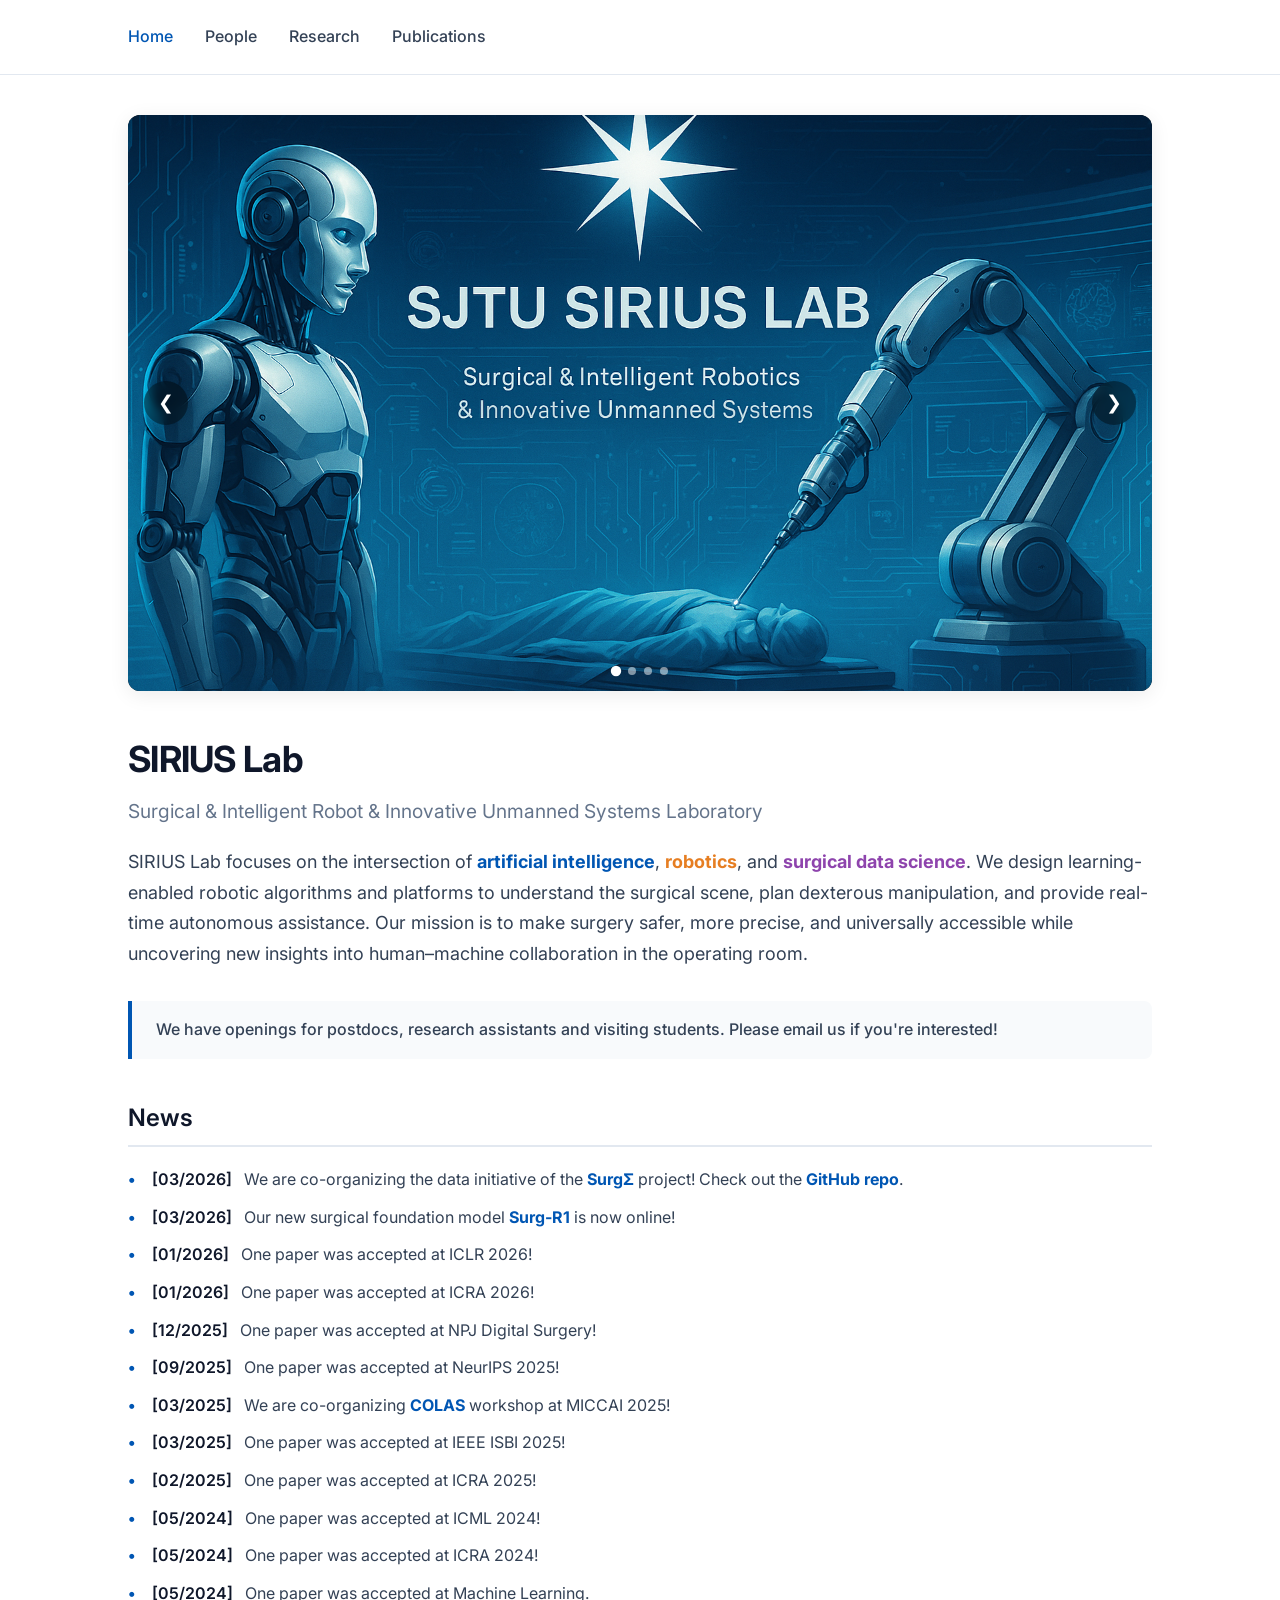
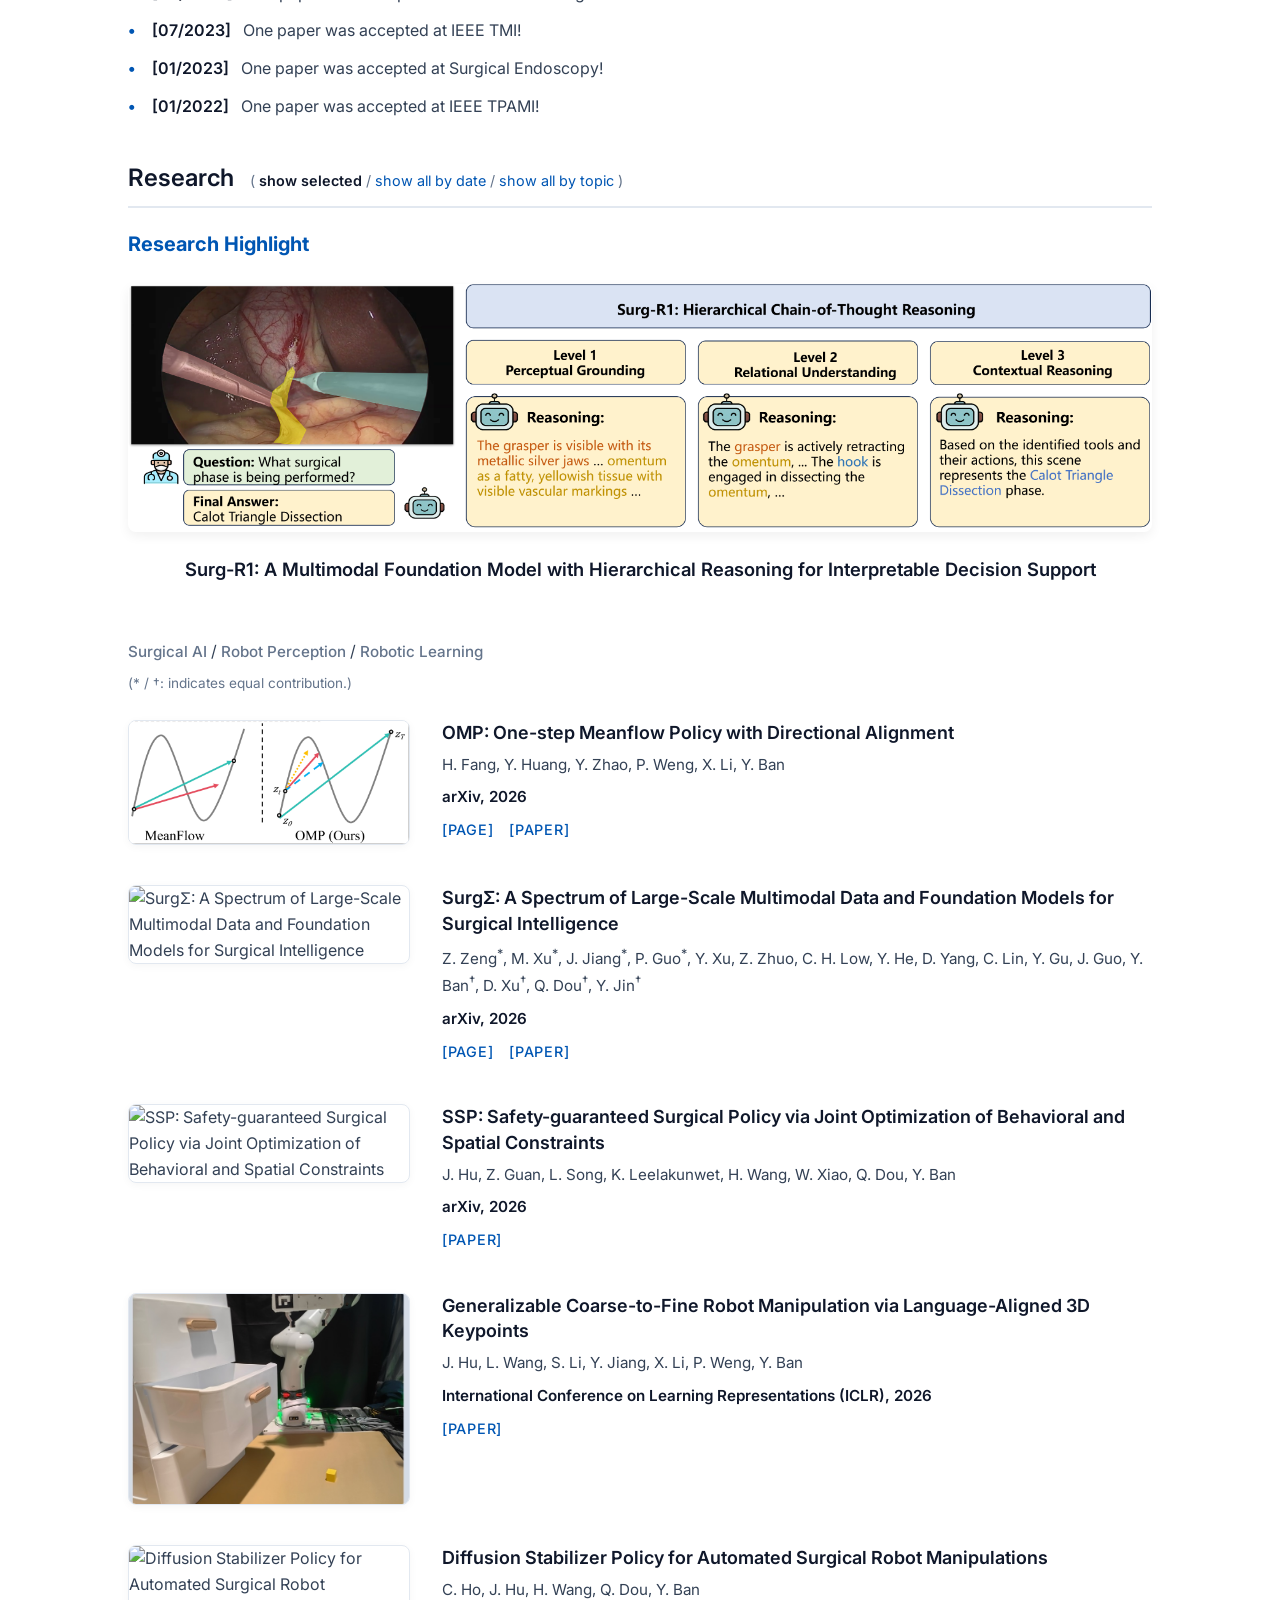
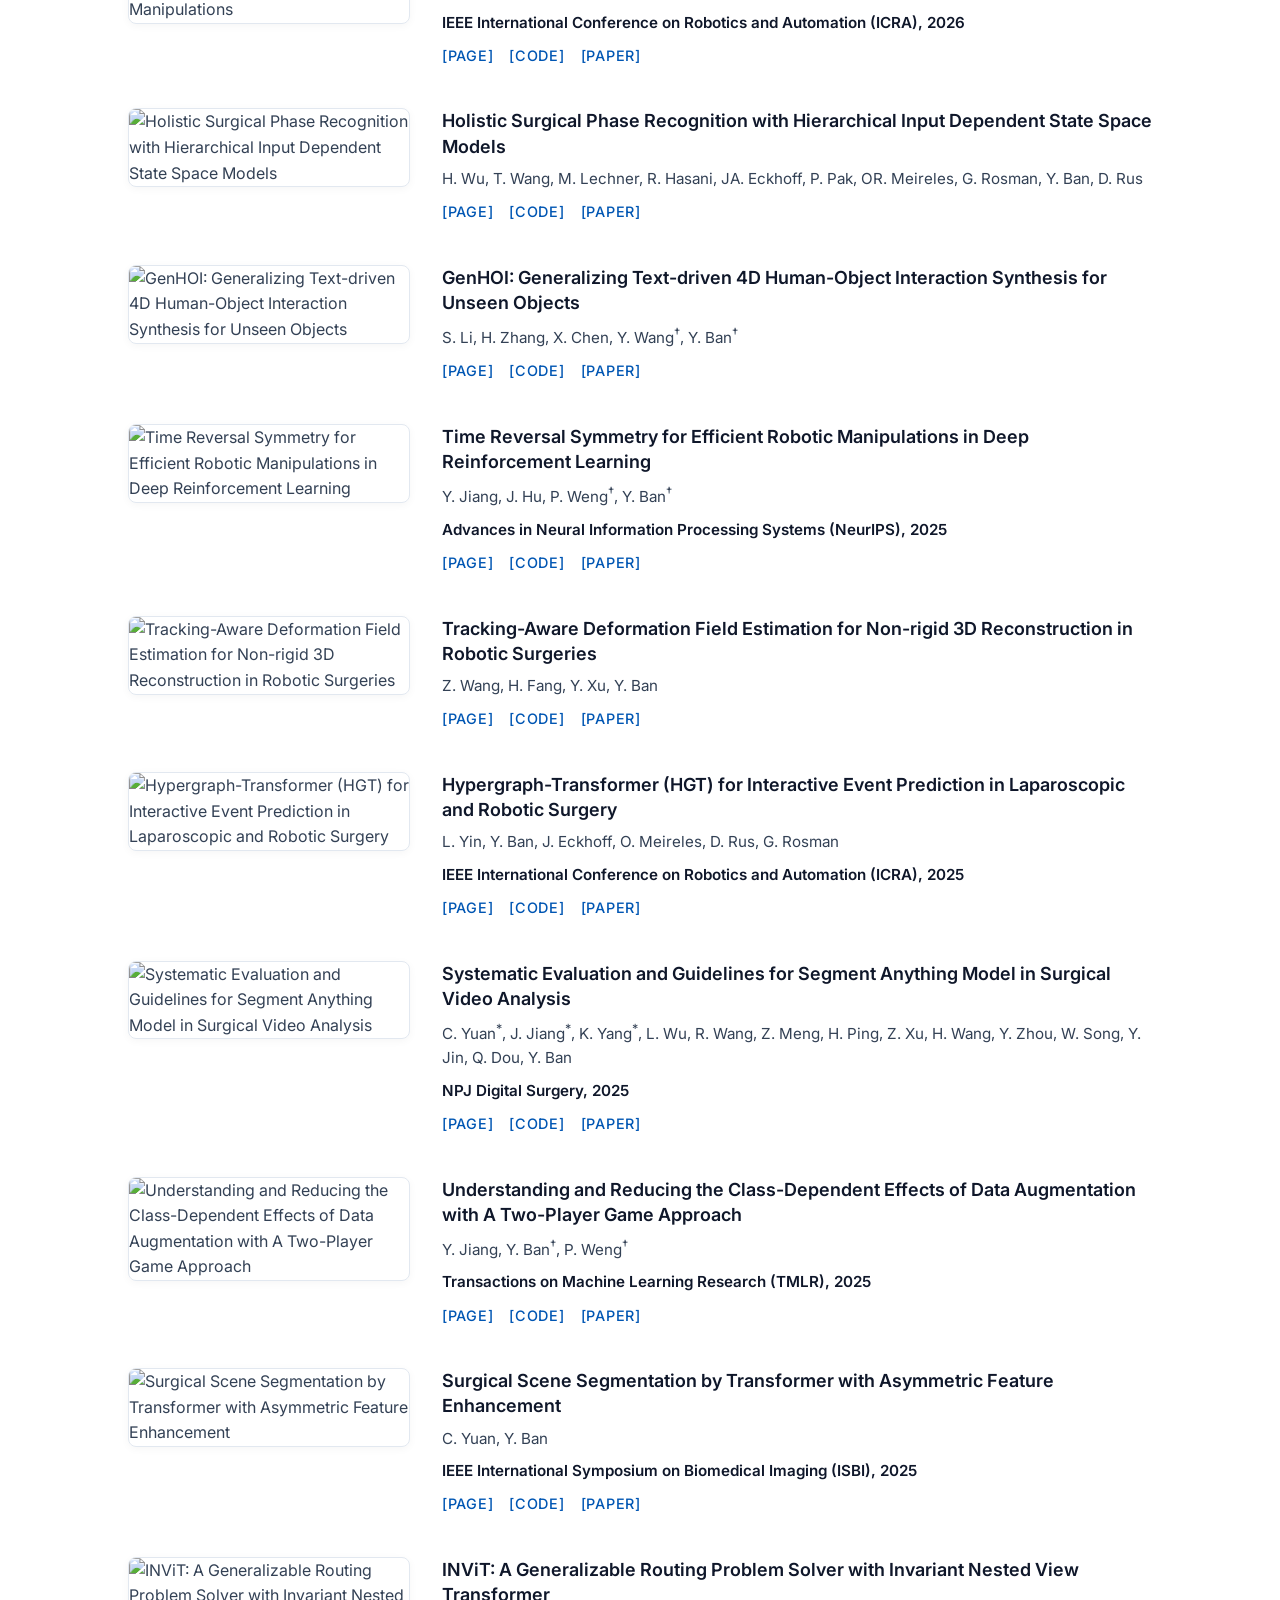
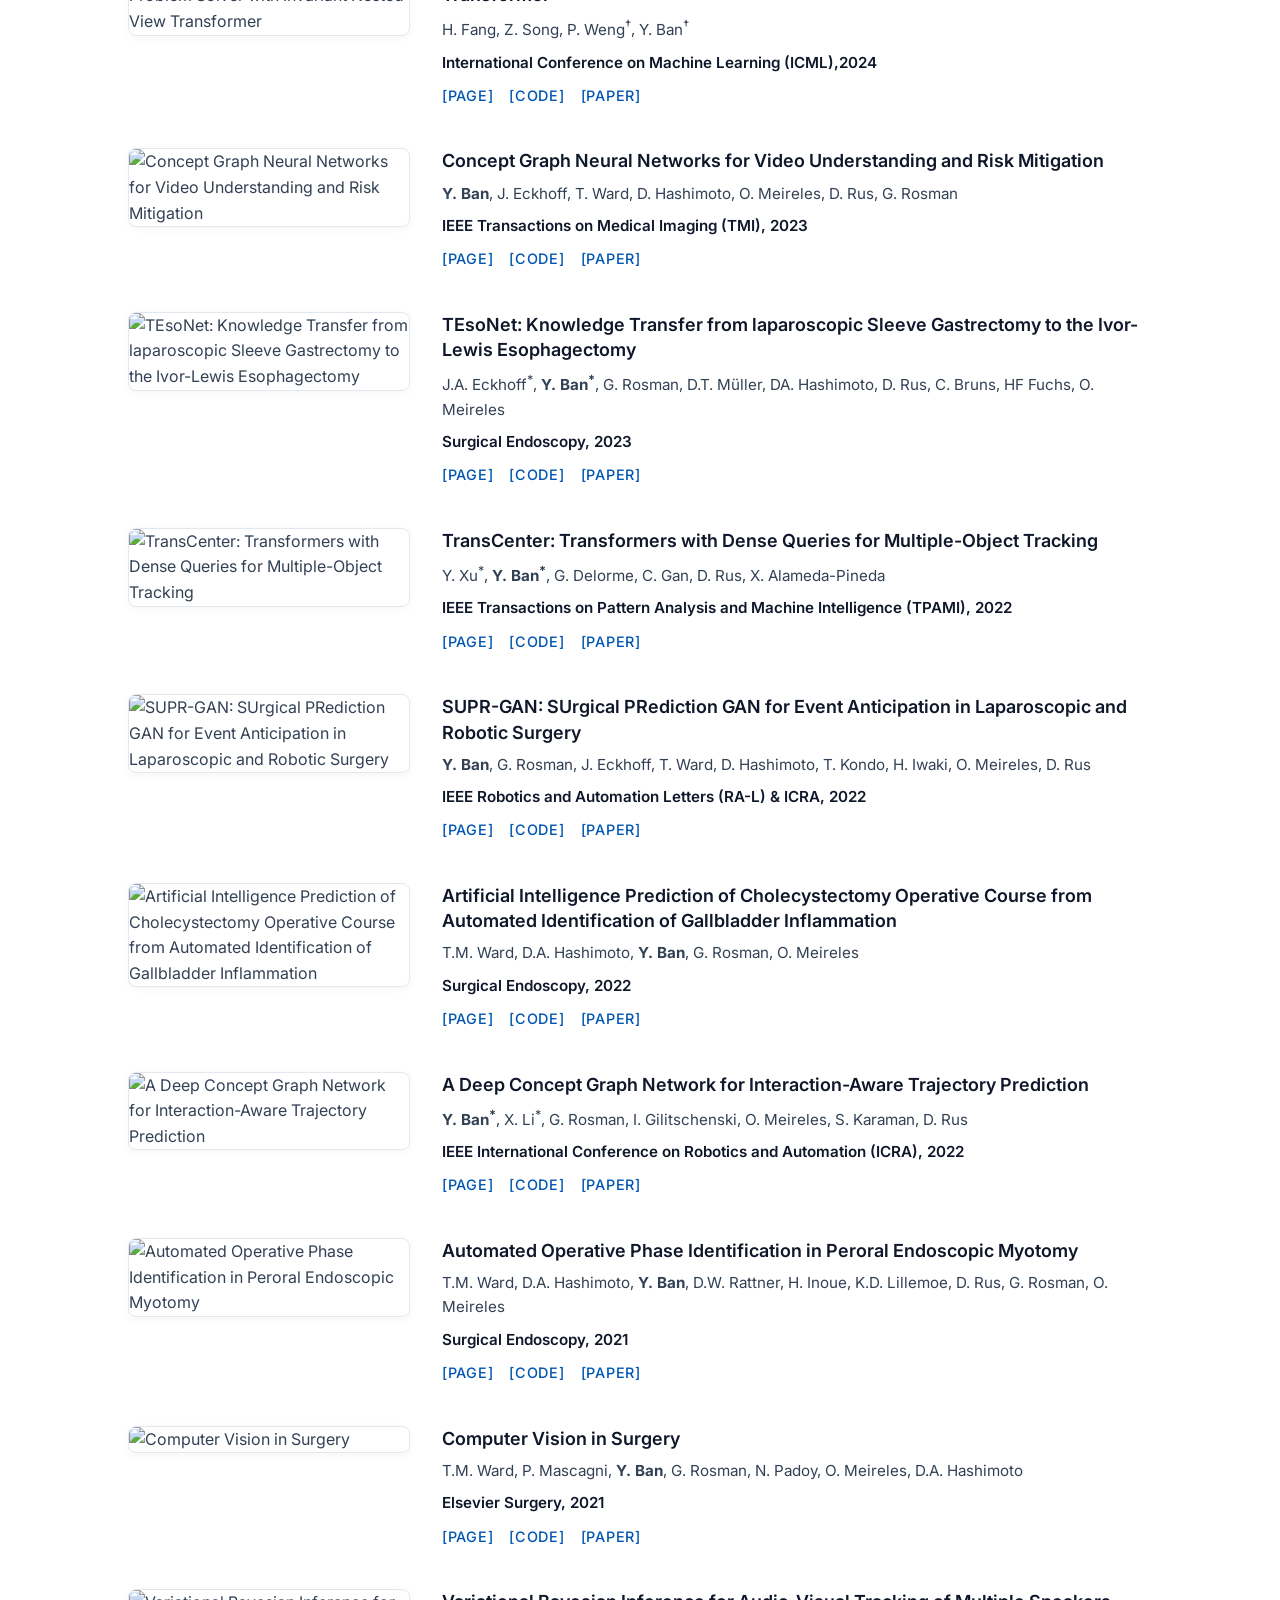
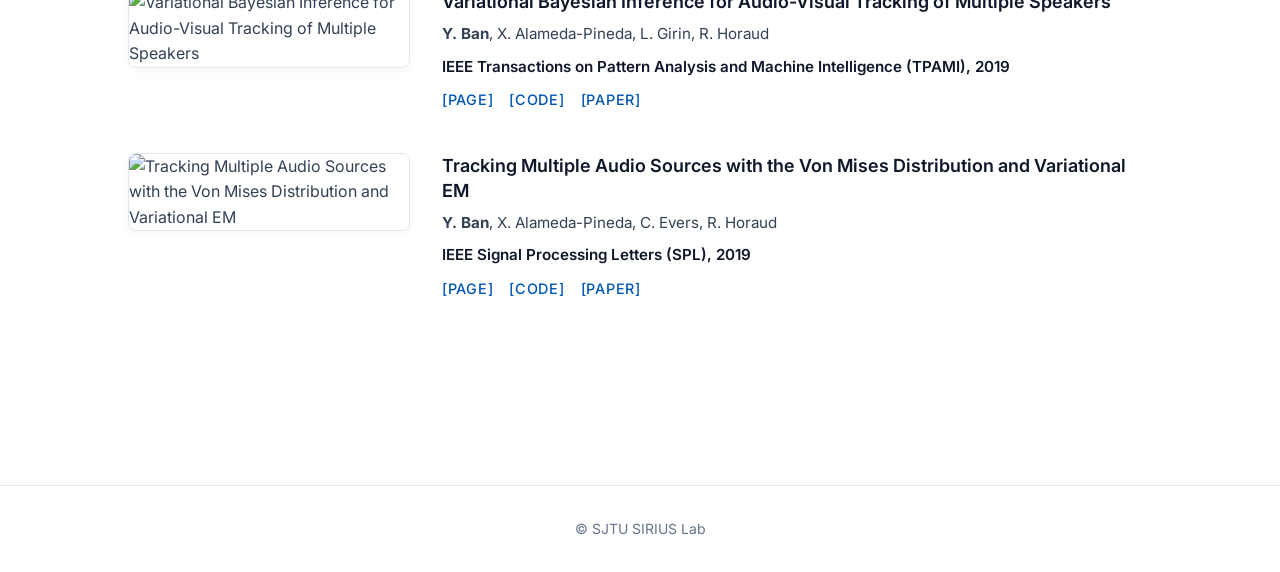
==== index.html @ 35ee11bc "Update website styling, people, and recent publications - Refactored styling to use a centralized `s" ====
<!doctype html>
<html lang="en">

<head>
  <meta charset="UTF-8" />
  <title>SIRIUS Lab website</title>
  <meta name="viewport" content="width=device-width, initial-scale=1.0" />
  <link rel="icon" type="image/png" href="images/lab_logo.png" />
  <link rel="stylesheet" href="styles.css" />
</head>

<body>
  <nav>
    <div class="nav-container">
      <a href="index.html" class="active">Home</a>
      <a href="people.html">People</a>
      <a href="index.html#research">Research</a>
      <a href="publications.html">Publications</a>
    </div>
  </nav>
  <div class="container" id="home">
    <div class="photo-player">
      <img id="carousel-img" src="images/photo_gallery/lab_photo.png" alt="Lab Photo" />
      <button class="carousel-btn prev" onclick="prevPhoto()" aria-label="Previous photo">&#10094;</button>
      <button class="carousel-btn next" onclick="nextPhoto(true)" aria-label="Next photo">&#10095;</button>
      <div class="carousel-dots" id="carousel-dots"></div>
    </div>
    <h1>SIRIUS Lab</h1>
    <h2 style="margin-top: 0; border: none; font-size: 1.2rem; color: var(--text-muted); font-weight: 400; padding-bottom: 0;">Surgical & Intelligent Robot & Innovative Unmanned Systems Laboratory</h2>
    <div class="lab-desc">
      SIRIUS Lab focuses on the intersection of <b style="color:var(--primary-color);">artificial intelligence</b>, <b
        style="color:#e67e22;">robotics</b>, and <b style="color:#8e44ad;">surgical data science</b>. We design
      learning-enabled robotic algorithms and platforms to understand the surgical scene, plan dexterous manipulation,
      and provide real-time autonomous assistance. Our mission is to make surgery safer, more precise, and universally
      accessible while uncovering new insights into human–machine collaboration in the operating room.
    </div>
    <div class="hiring">
      We have openings for postdocs, research assistants and visiting students. Please email us if you're interested!
    </div>

    <div class="section">
      <h2>News</h2>
      <ul class="news-list">
        <li><span class="highlight">[03/2026]</span> We are co-organizing the data initiative of the <a href="https://surgsigma.github.io" target="_blank" style="font-weight: bold;">SurgΣ</a> project! Check out the <a href="https://github.com/SurgSigma/SurgSigma" target="_blank" style="font-weight: bold;">GitHub repo</a>.</li>
        <li><span class="highlight">[03/2026]</span> Our new surgical foundation model <a href="https://jianjiang1995.github.io/Surg-R1/" target="_blank" style="font-weight: bold;">Surg-R1</a> is now online!</li>
        <li><span class="highlight">[01/2026]</span> One paper was accepted at ICLR 2026!</li>
        <li><span class="highlight">[01/2026]</span> One paper was accepted at ICRA 2026!</li>
        <li><span class="highlight">[12/2025]</span> One paper was accepted at NPJ Digital Surgery!</li>
        <li><span class="highlight">[09/2025]</span> One paper was accepted at NeurIPS 2025!</li>
        <li><span class="highlight">[03/2025]</span> We are co-organizing <a
            href="https://sites.google.com/view/miccai-2025-colas/home" target="_blank"
            style="font-weight: bold;">COLAS</a> workshop at MICCAI 2025!</li>
        <li><span class="highlight">[03/2025]</span> One paper was accepted at IEEE ISBI 2025!</li>
        <li><span class="highlight">[02/2025]</span> One paper was accepted at ICRA 2025!</li>
        <li><span class="highlight">[05/2024]</span> One paper was accepted at ICML 2024!</li>
        <li><span class="highlight">[05/2024]</span> One paper was accepted at ICRA 2024!</li>
        <li><span class="highlight">[05/2024]</span> One paper was accepted at Machine Learning.</li>
        <li><span class="highlight">[07/2023]</span> One paper was accepted at IEEE TMI!</li>
        <li><span class="highlight">[01/2023]</span> One paper was accepted at Surgical Endoscopy!</li>
        <li><span class="highlight">[01/2022]</span> One paper was accepted at IEEE TPAMI!</li>
      </ul>
    </div>

    <div class="section">
      <h2 id="research">Research <span style="font-size: 0.6em; font-weight: 400; color: var(--text-muted); margin-left: 10px;">( <span id="show-selected"
            style="color: var(--text-heading); font-weight: 600; cursor: pointer;">show selected</span> / <span id="show-by-date"
            style="color: var(--primary-color); cursor: pointer;">show all by date</span> / <span id="show-by-topic"
            style="color: var(--primary-color); cursor: pointer;">show all by topic</span> )</span></h2>
      
      <div class="research-highlight" style="margin-bottom: 3.5rem;">
        <h3 style="font-size: 1.25rem; color: var(--primary-color); margin-bottom: 1.5rem;">
          Research Highlight
        </h3>
        <a href="https://jianjiang1995.github.io/Surg-R1/" target="_blank" style="display: block; text-decoration: none;">
          <img src="images/publications/SurgR1.png" alt="Surg-R1: A Multimodal Foundation Model with Hierarchical Reasoning for Interpretable Decision Support" style="width: 100%; height: auto; border-radius: 8px; box-shadow: 0 4px 12px rgba(0,0,0,0.06); margin-bottom: 1.5rem; display: block; transition: transform 0.2s ease, box-shadow 0.2s ease;" onmouseover="this.style.transform='translateY(-2px)'; this.style.boxShadow='0 6px 16px rgba(0,0,0,0.1)';" onmouseout="this.style.transform='translateY(0)'; this.style.boxShadow='0 4px 12px rgba(0,0,0,0.06)';">
          <div style="text-align: center; font-weight: 600; color: var(--text-heading); font-size: 1.15rem; line-height: 1.5; text-decoration: underline; text-decoration-color: transparent; transition: text-decoration-color 0.2s ease;" onmouseover="this.style.textDecorationColor='var(--text-heading)'" onmouseout="this.style.textDecorationColor='transparent'">
            Surg-R1: A Multimodal Foundation Model with Hierarchical Reasoning for Interpretable Decision Support
          </div>
        </a>
      </div>

      <div style="margin-bottom: 1.5rem;">
        <span class="topics" data-topic="surgical-ai">Surgical AI</span> /
        <span class="topics" data-topic="robot-perception">Robot Perception</span> /
        <span class="topics" data-topic="robotic-learning">Robotic Learning</span>
        <br>
        <span style="color: var(--text-muted); font-size: 0.85rem; margin-top: 0.5rem; display: inline-block;">(* / †: indicates equal contribution.)</span>
      </div>
      <div id="publications-container">
        <div class="publication-item" data-topics="robotic-learning" data-date="2026">
          <img class="publication-img" src="images/publications/omp.png"
            alt="OMP: One-step Meanflow Policy with Directional Alignment">
          <div class="publication-info">
            <div class="pub-title">
              OMP: One-step Meanflow Policy with Directional Alignment
            </div>
            <div class="pub-authors">
              H. Fang, Y. Huang, Y. Zhao, P. Weng, X. Li, Y. Ban
            </div>
            <div class="pub-links">
              <span class="pub-venue">arXiv, 2026</span>
              <a href="https://kasumigaoka-utaha.github.io/OMP_web/" target="_blank">[page]</a><a href="https://arxiv.org/abs/2512.19347" target="_blank">[paper]</a>
            </div>
          </div>
        </div>
        <div class="publication-item" data-topics="surgical-ai" data-date="2026">
          <img class="publication-img" src="images/publications/surgicalsigma.png"
            alt="SurgΣ: A Spectrum of Large-Scale Multimodal Data and Foundation Models for Surgical Intelligence">
          <div class="publication-info">
            <div class="pub-title">
              SurgΣ: A Spectrum of Large-Scale Multimodal Data and Foundation Models for Surgical Intelligence
            </div>
            <div class="pub-authors">
              Z. Zeng<sup>*</sup>, M. Xu<sup>*</sup>, J. Jiang<sup>*</sup>, P. Guo<sup>*</sup>, Y. Xu, Z. Zhuo, C. H. Low, Y. He, D. Yang, C. Lin, Y. Gu, J. Guo, Y. Ban<sup>†</sup>, D. Xu<sup>†</sup>, Q. Dou<sup>†</sup>, Y. Jin<sup>†</sup>
            </div>
            <div class="pub-links">
              <span class="pub-venue">arXiv, 2026</span>
              <a href="https://surgsigma.github.io" target="_blank">[page]</a><a href="https://arxiv.org/abs/2603.16822" target="_blank">[paper]</a>
            </div>
          </div>
        </div>
        <div class="publication-item" data-topics="robotic-learning surgical-ai" data-date="2026">
          <img class="publication-img" src="images/publications/ssp.gif"
            alt="SSP: Safety-guaranteed Surgical Policy via Joint Optimization of Behavioral and Spatial Constraints">
          <div class="publication-info">
            <div class="pub-title">
              SSP: Safety-guaranteed Surgical Policy via Joint Optimization of Behavioral and Spatial Constraints
            </div>
            <div class="pub-authors">
              J. Hu, Z. Guan, L. Song, K. Leelakunwet, H. Wang, W. Xiao, Q. Dou, Y. Ban
            </div>
            <div class="pub-links">
              <span class="pub-venue">arXiv, 2026</span>
              <a href="https://arxiv.org/abs/2603.07032" target="_blank">[paper]</a>
            </div>
          </div>
        </div>
        <div class="publication-item" data-topics="robotic-learning" data-date="2026">
          <img class="publication-img" src="images/publications/clap.jpg" style="object-fit: cover; aspect-ratio: 4/3;"
            alt="Generalizable Coarse-to-Fine Robot Manipulation via Language-Aligned 3D Keypoints">
          <div class="publication-info">
            <div class="pub-title">
              Generalizable Coarse-to-Fine Robot Manipulation via Language-Aligned 3D Keypoints
            </div>
            <div class="pub-authors">
              J. Hu, L. Wang, S. Li, Y. Jiang, X. Li, P. Weng, Y. Ban
            </div>
            <div class="pub-links">
              <span class="pub-venue">International Conference on Learning Representations (ICLR), 2026</span>
              <a href="https://arxiv.org/abs/2509.23575" target="_blank">[paper]</a>
            </div>
          </div>
        </div>
        <div class="publication-item" data-topics="surgical-ai" data-date="2023">
          <img class="publication-img" src="images/publications/tmi2023.jpg"
            alt="Concept Graph Neural Networks for Video Understanding and Risk Mitigation">
          <div class="publication-info">
            <div class="pub-title">
              Concept Graph Neural Networks for Video Understanding and Risk Mitigation
            </div>
            <div class="pub-authors">
              <b>Y. Ban</b>, J. Eckhoff, T. Ward, D. Hashimoto, O. Meireles, D. Rus, G. Rosman
            </div>
            <div class="pub-links">
              <span class="pub-venue">IEEE Transactions on Medical Imaging (TMI), 2023</span>
              <a href="#">[page]</a><a href="#">[code]</a><a href="#">[paper]</a>
            </div>
          </div>
        </div>
        <div class="publication-item" data-topics="surgical-ai" data-date="2023">
          <img class="publication-img" src="images/publications/surgend2023.jpg"
            alt="TEsoNet: Knowledge Transfer from laparoscopic Sleeve Gastrectomy to the Ivor-Lewis Esophagectomy">
          <div class="publication-info">
            <div class="pub-title">
              TEsoNet: Knowledge Transfer from laparoscopic Sleeve Gastrectomy to the Ivor-Lewis Esophagectomy
            </div>
            <div class="pub-authors">
              J.A. Eckhoff<sup>*</sup>, <b>Y. Ban<sup>*</sup></b>, G. Rosman, D.T. Müller, DA. Hashimoto, D. Rus, C.
              Bruns, HF Fuchs, O. Meireles
            </div>
            <div class="pub-links">
              <span class="pub-venue">Surgical Endoscopy, 2023</span>
              <a href="#">[page]</a><a href="#">[code]</a><a href="#">[paper]</a>
            </div>
          </div>
        </div>
        <div class="publication-item" data-topics="robot-perception" data-date="2022">
          <img class="publication-img" src="images/publications/tpami2022.jpg"
            alt="TransCenter: Transformers with Dense Queries for Multiple-Object Tracking">
          <div class="publication-info">
            <div class="pub-title">
              TransCenter: Transformers with Dense Queries for Multiple-Object Tracking
            </div>
            <div class="pub-authors">
              Y. Xu<sup>*</sup>, <b>Y. Ban<sup>*</sup></b>, G. Delorme, C. Gan, D. Rus, X. Alameda-Pineda
            </div>
            <div class="pub-links">
              <span class="pub-venue">IEEE Transactions on Pattern Analysis and Machine Intelligence (TPAMI),
                2022</span>
              <a href="#">[page]</a><a href="#">[code]</a><a href="#">[paper]</a>
            </div>
          </div>
        </div>
        <div class="publication-item" data-topics="surgical-ai robotic-learning" data-date="2022">
          <img class="publication-img" src="images/publications/ral2022.jpg"
            alt="SUPR-GAN: SUrgical PRediction GAN for Event Anticipation in Laparoscopic and Robotic Surgery">
          <div class="publication-info">
            <div class="pub-title">
              SUPR-GAN: SUrgical PRediction GAN for Event Anticipation in Laparoscopic and Robotic Surgery
            </div>
            <div class="pub-authors">
              <b>Y. Ban</b>, G. Rosman, J. Eckhoff, T. Ward, D. Hashimoto, T. Kondo, H. Iwaki, O. Meireles, D. Rus
            </div>
            <div class="pub-links">
              <span class="pub-venue">IEEE Robotics and Automation Letters (RA-L) & ICRA, 2022</span>
              <a href="#">[page]</a><a href="#">[code]</a><a href="#">[paper]</a>
            </div>
          </div>
        </div>
        <div class="publication-item" data-topics="surgical-ai" data-date="2022">
          <img class="publication-img" src="images/publications/surgend2022.webp"
            alt="Artificial Intelligence Prediction of Cholecystectomy Operative Course from Automated Identification of Gallbladder Inflammation">
          <div class="publication-info">
            <div class="pub-title">
              Artificial Intelligence Prediction of Cholecystectomy Operative Course from Automated Identification of
              Gallbladder Inflammation
            </div>
            <div class="pub-authors">
              T.M. Ward, D.A. Hashimoto, <b>Y. Ban</b>, G. Rosman, O. Meireles
            </div>
            <div class="pub-links">
              <span class="pub-venue">Surgical Endoscopy, 2022</span>
              <a href="#">[page]</a><a href="#">[code]</a><a href="#">[paper]</a>
            </div>
          </div>
        </div>
        <div class="publication-item" data-topics="surgical-ai" data-date="2021">
          <img class="publication-img" src="images/publications/surgend2021.jpg"
            alt="Automated Operative Phase Identification in Peroral Endoscopic Myotomy">
          <div class="publication-info">
            <div class="pub-title">
              Automated Operative Phase Identification in Peroral Endoscopic Myotomy
            </div>
            <div class="pub-authors">
              T.M. Ward, D.A. Hashimoto, <b>Y. Ban</b>, D.W. Rattner, H. Inoue, K.D. Lillemoe, D. Rus, G. Rosman, O.
              Meireles
            </div>
            <div class="pub-links">
              <span class="pub-venue">Surgical Endoscopy, 2021</span>
              <a href="#">[page]</a><a href="#">[code]</a><a href="#">[paper]</a>
            </div>
          </div>
        </div>
        <div class="publication-item" data-topics="surgical-ai" data-date="2021">
          <img class="publication-img" src="images/publications/surgery2021.jpg" alt="Computer Vision in Surgery">
          <div class="publication-info">
            <div class="pub-title">
              Computer Vision in Surgery
            </div>
            <div class="pub-authors">
              T.M. Ward, P. Mascagni, <b>Y. Ban</b>, G. Rosman, N. Padoy, O. Meireles, D.A. Hashimoto
            </div>
            <div class="pub-links">
              <span class="pub-venue">Elsevier Surgery, 2021</span>
              <a href="#">[page]</a><a href="#">[code]</a><a href="#">[paper]</a>
            </div>
          </div>
        </div>
        <div class="publication-item" data-topics="robot-perception" data-date="2019">
          <img class="publication-img" src="images/publications/tpami2019.png"
            alt="Variational Bayesian Inference for Audio-Visual Tracking of Multiple Speakers">
          <div class="publication-info">
            <div class="pub-title">
              Variational Bayesian Inference for Audio-Visual Tracking of Multiple Speakers
            </div>
            <div class="pub-authors">
              <b>Y. Ban</b>, X. Alameda-Pineda, L. Girin, R. Horaud
            </div>
            <div class="pub-links">
              <span class="pub-venue">IEEE Transactions on Pattern Analysis and Machine Intelligence (TPAMI),
                2019</span>
              <a href="#">[page]</a><a href="#">[code]</a><a href="#">[paper]</a>
            </div>
          </div>
        </div>
        <div class="publication-item" data-topics="robot-perception" data-date="2019">
          <img class="publication-img" src="images/publications/spl2019.png"
            alt="Tracking Multiple Audio Sources with the Von Mises Distribution and Variational EM">
          <div class="publication-info">
            <div class="pub-title">
              Tracking Multiple Audio Sources with the Von Mises Distribution and Variational EM
            </div>
            <div class="pub-authors">
              <b>Y. Ban</b>, X. Alameda-Pineda, C. Evers, R. Horaud
            </div>
            <div class="pub-links">
              <span class="pub-venue">IEEE Signal Processing Letters (SPL), 2019</span>
              <a href="#">[page]</a><a href="#">[code]</a><a href="#">[paper]</a>
            </div>
          </div>
        </div>
        <div class="publication-item" data-topics="robot-perception" data-date="2022">
          <img class="publication-img" src="images/publications/icra2022.jpg"
            alt="A Deep Concept Graph Network for Interaction-Aware Trajectory Prediction">
          <div class="publication-info">
            <div class="pub-title">
              A Deep Concept Graph Network for Interaction-Aware Trajectory Prediction
            </div>
            <div class="pub-authors">
              <b>Y. Ban<sup>*</sup></b>, X. Li<sup>*</sup>, G. Rosman, I. Gilitschenski, O. Meireles, S. Karaman, D. Rus
            </div>
            <div class="pub-links">
              <span class="pub-venue">IEEE International Conference on Robotics and Automation (ICRA), 2022</span>
              <a href="#">[page]</a><a href="#">[code]</a><a href="#">[paper]</a>
            </div>
          </div>
        </div>
        <!-- 2025 Publications -->
        <div class="publication-item" data-topics="HOI-Synthesis" data-date="2025">
          <img class="publication-img" src="images/publications/HID-SSM.png"
            alt="Holistic Surgical Phase Recognition with Hierarchical Input Dependent State Space Models">
          <div class="publication-info">
            <div class="pub-title">Holistic Surgical Phase Recognition with Hierarchical Input Dependent State Space
              Models</div>
            <div class="pub-authors">H. Wu, T. Wang, M. Lechner, R. Hasani, JA. Eckhoff,
              P. Pak, OR. Meireles, G. Rosman, Y. Ban, D. Rus</div>
            <div class="pub-links">
              <span class="pub-venue"></span>
              <a href="https://william-hywu.github.io/HID-SSM/">[page]</a><a
                href="https://github.com/William-HYWu/Hierarchical-Input-Dependent-State-Space-Model">[code]</a><a
                href="https://arxiv.org/abs/2506.21330">[paper]</a>
            </div>
          </div>
        </div>
        <div class="publication-item" data-topics="HOI-Synthesis" data-date="2025">
          <img class="publication-img" src="images/publications/longvideo.gif"
            alt="GenHOI: Generalizing Text-driven 4D Human-Object Interaction Synthesis for Unseen Objects">
          <div class="publication-info">
            <div class="pub-title">GenHOI: Generalizing Text-driven 4D Human-Object Interaction Synthesis for Unseen
              Objects</div>
            <div class="pub-authors">S. Li, H. Zhang, X. Chen, Y. Wang<sup>†</sup>, Y. Ban<sup>†</sup></div>
            <div class="pub-links">
              <span class="pub-venue"></span>
              <a href="https://etach-qs.github.io/GenHOI_project/">[page]</a><a
                href="https://github.com/etach-qs/GenHOI">[code]</a><a
                href="https://arxiv.org/abs/2506.15483">[paper]</a>
            </div>
          </div>
        </div>
        <div class="publication-item" data-topics="robotic-learning" data-date="2025">
          <img class="publication-img" src="images/publications/time_reversal.gif"
            alt="Time Reversal Symmetry for Efficient Robotic Manipulations in Deep Reinforcement Learning">
          <div class="publication-info">
            <div class="pub-title">Time Reversal Symmetry for Efficient Robotic Manipulations in Deep Reinforcement
              Learning</div>
            <div class="pub-authors">Y. Jiang, J. Hu, P. Weng<sup>†</sup>, Y. Ban<sup>†</sup></div>
            <div class="pub-links">
              <span class="pub-venue">Advances in Neural Information Processing Systems (NeurIPS), 2025</span>
              <a href="#">[page]</a><a href="#">[code]</a><a href="https://arxiv.org/abs/2505.13925">[paper]</a>
            </div>
          </div>
        </div>
        <!--
        <div class="publication-item" data-topics="surgical-ai" data-date="2025">
          <img class="publication-img" src="images/publications/temporal_asymetry.png"
            alt="Temporal Propagation of Asymmetric Feature Pyramid for Surgical Scene Segmentation">
          <div class="publication-info">
            <div class="pub-title">Temporal Propagation of Asymmetric Feature Pyramid for Surgical Scene Segmentation
            </div>
            <div class="pub-authors">C. Yuan, Y. Ban</div>
            <div class="pub-links">
              <span class="pub-venue"></span>
              <a href="#">[page]</a><a href="#">[code]</a><a href="#">[paper]</a>
            </div>
          </div>
        </div>
        -->

        <div class="publication-item" data-topics="robot-perception" data-date="2025">
          <img class="publication-img" src="images/publications/3d_deform.gif"
            alt="Tracking-Aware Deformation Field Estimation for Non-rigid 3D Reconstruction in Robotic Surgeries">
          <div class="publication-info">
            <div class="pub-title">Tracking-Aware Deformation Field Estimation for Non-rigid 3D Reconstruction in
              Robotic Surgeries</div>
            <div class="pub-authors">Z. Wang, H. Fang, Y. Xu, Y. Ban</div>
            <div class="pub-links">
              <span class="pub-venue"></span>
              <a href="#">[page]</a><a href="#">[code]</a><a href="#">[paper]</a>
            </div>
          </div>
        </div>
        <div class="publication-item" data-topics="robotic-learning" data-date="2026">
          <img class="publication-img" src="images/publications/dsp_policy.gif"
            alt="Diffusion Stabilizer Policy for Automated Surgical Robot Manipulations">
          <div class="publication-info">
            <div class="pub-title">Diffusion Stabilizer Policy for Automated Surgical Robot Manipulations</div>
            <div class="pub-authors">C. Ho, J. Hu, H. Wang, Q. Dou, Y. Ban</div>
            <div class="pub-links">
              <span class="pub-venue">IEEE International Conference on Robotics and Automation (ICRA), 2026</span>
              <a href="#">[page]</a><a href="#">[code]</a><a href="#">[paper]</a>
            </div>
          </div>
        </div>
        <div class="publication-item" data-topics="surgical-ai" data-date="2025">
          <img class="publication-img" src="images/publications/hyper_prediction.png"
            alt="Hypergraph-Transformer (HGT) for Interactive Event Prediction in Laparoscopic and Robotic Surgery">
          <div class="publication-info">
            <div class="pub-title">Hypergraph-Transformer (HGT) for Interactive Event Prediction in Laparoscopic and
              Robotic Surgery</div>
            <div class="pub-authors">L. Yin, Y. Ban, J. Eckhoff, O. Meireles, D. Rus, G. Rosman</div>
            <div class="pub-links">
              <span class="pub-venue">IEEE International Conference on Robotics and Automation (ICRA), 2025</span>
              <a href="#">[page]</a><a href="#">[code]</a><a href="#">[paper]</a>
            </div>
          </div>
        </div>
        <!-- 2024 Publications -->
        <div class="publication-item" data-topics="surgical-ai" data-date="2025">
          <img class="publication-img" src="images/publications/sam2.jpg"
            alt="Systematic Evaluation and Guidelines for Segment Anything Model in Surgical Video Analysis">
          <div class="publication-info">
            <div class="pub-title">Systematic Evaluation and Guidelines for Segment Anything Model in Surgical Video Analysis</div>
            <div class="pub-authors">C. Yuan<sup>*</sup>, J. Jiang<sup>*</sup>, K. Yang<sup>*</sup>, L. Wu, R. Wang, Z.
              Meng, H. Ping, Z. Xu, H. Wang, Y. Zhou, W. Song, Y. Jin, Q. Dou, Y. Ban</div>
            <div class="pub-links">
              <span class="pub-venue">NPJ Digital Surgery, 2025</span>
              <a href="#">[page]</a><a href="#">[code]</a><a href="https://arxiv.org/abs/2501.00525">[paper]</a>
            </div>
          </div>
        </div>
        <div class="publication-item" data-topics="robotic-learning" data-date="2025">
          <img class="publication-img" src="images/publications/two_player.png"
            alt="Understanding and Reducing the Class-Dependent Effects of Data Augmentation with A Two-Player Game Approach">
          <div class="publication-info">
            <div class="pub-title">Understanding and Reducing the Class-Dependent Effects of Data Augmentation with A
              Two-Player Game Approach</div>
            <div class="pub-authors">Y. Jiang, Y. Ban<sup>†</sup>, P. Weng<sup>†</sup></div>
            <div class="pub-links">
              <span class="pub-venue">Transactions on Machine Learning Research (TMLR), 2025</span>
              <a href="https://jyp9961.github.io/CLAM_project_page/">[page]</a><a
                href="https://github.com/jyp9961/CLAM">[code]</a><a href="https://arxiv.org/abs/2407.03146">[paper]</a>
            </div>
          </div>
        </div>
        <div class="publication-item" data-topics="surgical-ai" data-date="2025">
          <img class="publication-img" src="images/publications/isbi25.png"
            alt="Surgical Scene Segmentation by Transformer with Asymmetric Feature Enhancement">
          <div class="publication-info">
            <div class="pub-title">Surgical Scene Segmentation by Transformer with Asymmetric Feature Enhancement</div>
            <div class="pub-authors">C. Yuan, Y. Ban</div>
            <div class="pub-links">
              <span class="pub-venue">IEEE International Symposium on Biomedical Imaging (ISBI), 2025</span>
              <a href="#">[page]</a><a href="#">[code]</a><a href="#">[paper]</a>
            </div>
          </div>
        </div>
        <div class="publication-item" data-topics="robot-perception" data-date="2024">
          <img class="publication-img" src="images/publications/icml2024.jpg"
            alt="INViT: A Generalizable Routing Problem Solver with Invariant Nested View Transformer">
          <div class="publication-info">
            <div class="pub-title">INViT: A Generalizable Routing Problem Solver with Invariant Nested View Transformer
            </div>
            <div class="pub-authors">H. Fang, Z. Song, P. Weng<sup>†</sup>, Y. Ban<sup>†</sup></div>
            <div class="pub-links">
              <span class="pub-venue">International Conference on Machine Learning (ICML),2024</span>
              <a href="#">[page]</a><a href="#">[code]</a><a href="#">[paper]</a>
            </div>
          </div>
        </div>
      </div>
    </div>
  </div>
  <footer>
    © SJTU SIRIUS Lab
  </footer>
  <script>
    // List your image paths here
    const photos = [
      "images/photo_gallery/lab_photo.png",
      "images/photo_gallery/group_20250809.jpg",
      "images/photo_gallery/CLAP-rolling.jpg",
      "images/photo_gallery/surgicalsigma.png"
    ];
    let currentPhoto = 0;
    let carouselInterval;

    function renderDots() {
      const dotsContainer = document.getElementById('carousel-dots');
      dotsContainer.innerHTML = '';
      photos.forEach((_, idx) => {
        const dot = document.createElement('div');
        dot.className = `dot ${idx === currentPhoto ? 'active' : ''}`;
        dot.onclick = () => {
          resetInterval();
          showPhoto(idx);
        };
        dotsContainer.appendChild(dot);
      });
    }

    function updateDots() {
      const dots = document.querySelectorAll('.dot');
      dots.forEach((dot, idx) => {
        dot.className = `dot ${idx === currentPhoto ? 'active' : ''}`;
      });
    }

    function showPhoto(idx) {
      const img = document.getElementById('carousel-img');
      img.style.opacity = 0;
      setTimeout(() => {
        currentPhoto = (idx + photos.length) % photos.length;
        img.src = photos[currentPhoto];
        img.style.opacity = 1;
        updateDots();
      }, 300); // Faster transition
    }

    function nextPhoto(manual = false) {
      if (manual) resetInterval();
      showPhoto(currentPhoto + 1);
    }

    function prevPhoto() {
      resetInterval();
      showPhoto(currentPhoto - 1);
    }

    function resetInterval() {
      clearInterval(carouselInterval);
      carouselInterval = setInterval(() => nextPhoto(false), 5000);
    }

    // Initialize and auto-play
    document.addEventListener("DOMContentLoaded", function () {
      // Set initial opacity to 1
      const img = document.getElementById('carousel-img');
      img.style.opacity = 1;
      renderDots();
      
      carouselInterval = setInterval(() => nextPhoto(false), 5000);

      // Publication filtering functionality
      const showSelected = document.getElementById('show-selected');
      const showByDate = document.getElementById('show-by-date');
      const showByTopic = document.getElementById('show-by-topic');
      const topics = document.querySelectorAll('.topics');
      const publications = document.querySelectorAll('.publication-item');
      let activeTopics = new Set();

      // Topic click handler
      topics.forEach(topic => {
        topic.addEventListener('click', () => {
          const topicName = topic.dataset.topic;
          if (activeTopics.has(topicName)) {
            activeTopics.delete(topicName);
            topic.style.color = 'var(--text-muted)';
          } else {
            activeTopics.add(topicName);
            topic.style.color = 'var(--primary-color)';
          }
          filterPublications();
        });
      });

      // Filter buttons click handlers
      showSelected.addEventListener('click', () => {
        showSelected.style.color = 'var(--text-heading)';
        showSelected.style.fontWeight = '600';
        showByDate.style.color = 'var(--primary-color)';
        showByDate.style.fontWeight = '400';
        showByTopic.style.color = 'var(--primary-color)';
        showByTopic.style.fontWeight = '400';
        filterPublications();
      });

      showByDate.addEventListener('click', () => {
        showSelected.style.color = 'var(--primary-color)';
        showSelected.style.fontWeight = '400';
        showByDate.style.color = 'var(--text-heading)';
        showByDate.style.fontWeight = '600';
        showByTopic.style.color = 'var(--primary-color)';
        showByTopic.style.fontWeight = '400';
        sortByDate();
      });

      showByTopic.addEventListener('click', () => {
        showSelected.style.color = 'var(--primary-color)';
        showSelected.style.fontWeight = '400';
        showByDate.style.color = 'var(--primary-color)';
        showByDate.style.fontWeight = '400';
        showByTopic.style.color = 'var(--text-heading)';
        showByTopic.style.fontWeight = '600';
        sortByTopic();
      });

      function filterPublications() {
        publications.forEach(pub => {
          const pubTopics = pub.dataset.topics.split(' ');
          const shouldShow = activeTopics.size === 0 ||
            pubTopics.some(topic => activeTopics.has(topic));
          pub.style.display = shouldShow ? 'flex' : 'none';
        });
      }

      function sortByDate() {
        const container = document.getElementById('publications-container');
        const pubs = Array.from(publications);
        pubs.sort((a, b) => b.dataset.date - a.dataset.date);
        pubs.forEach(pub => container.appendChild(pub));
      }

      function sortByTopic() {
        const container = document.getElementById('publications-container');
        const pubs = Array.from(publications);
        pubs.sort((a, b) => {
          const topicsA = a.dataset.topics.split(' ')[0];
          const topicsB = b.dataset.topics.split(' ')[0];
          return topicsA.localeCompare(topicsB);
        });
        pubs.forEach(pub => container.appendChild(pub));
      }

      // Initialize with selected view
      sortByDate();
    });
  </script>
</body>

</html>
---- styles.css ----
@import url('https://fonts.googleapis.com/css2?family=Inter:wght@300;400;500;600;700&display=swap');

:root {
  --primary-color: #0056b3;
  --text-main: #334155;
  --text-heading: #0f172a;
  --text-muted: #64748b;
  --bg-main: #ffffff;
  --bg-secondary: #f8fafc;
  --border-color: #e2e8f0;
}

body {
  font-family: 'Inter', -apple-system, BlinkMacSystemFont, 'Segoe UI', Roboto, Helvetica, Arial, sans-serif;
  background: var(--bg-main);
  color: var(--text-main);
  margin: 0;
  padding: 0;
  font-size: 16px;
  line-height: 1.6;
  -webkit-font-smoothing: antialiased;
}

.container {
  max-width: 1024px;
  margin: 0 auto;
  padding: 40px 24px 80px 24px;
}

/* Typography */
h1, h2, h3, h4 {
  color: var(--text-heading);
  margin-top: 0;
}

h1 {
  font-size: 2.25rem;
  font-weight: 700;
  margin-bottom: 0.5rem;
  letter-spacing: -0.02em;
}

h2 {
  font-size: 1.5rem;
  font-weight: 600;
  margin-top: 2.5rem;
  margin-bottom: 1.25rem;
  border-bottom: 2px solid var(--border-color);
  padding-bottom: 0.5rem;
}

a {
  color: var(--primary-color);
  text-decoration: none;
  transition: color 0.2s ease;
}

a:hover {
  color: #003d82;
  text-decoration: underline;
}

/* Navigation */
nav {
  background: rgba(255, 255, 255, 0.95);
  backdrop-filter: blur(8px);
  border-bottom: 1px solid var(--border-color);
  position: sticky;
  top: 0;
  z-index: 1000;
  padding: 1rem 0;
}

.nav-container {
  max-width: 1024px;
  margin: 0 auto;
  display: flex;
  gap: 2rem;
  padding: 0 24px;
  align-items: center;
}

.nav-container a {
  color: var(--text-main);
  font-weight: 500;
  font-size: 1rem;
  padding: 0.5rem 0;
}

.nav-container a:hover,
.nav-container a.active {
  color: var(--primary-color);
  text-decoration: none;
}

/* Home Page Specifics */
.lab-desc {
  font-size: 1.125rem;
  color: var(--text-main);
  line-height: 1.7;
  margin-bottom: 1.5rem;
}

.hiring {
  background: var(--bg-secondary);
  border-left: 4px solid var(--primary-color);
  padding: 1rem 1.5rem;
  margin: 2rem 0;
  border-radius: 0 8px 8px 0;
  font-weight: 500;
}

.photo-player {
  position: relative;
  margin-bottom: 2.5rem;
  border-radius: 12px;
  overflow: hidden;
  box-shadow: 0 4px 20px rgba(0, 0, 0, 0.08);
  background: #000;
}

.photo-player img {
  width: 100%;
  height: auto;
  aspect-ratio: 16 / 9;
  object-fit: cover;
  display: block;
  transition: opacity 0.3s ease-in-out;
}

.carousel-btn {
  position: absolute;
  top: 50%;
  transform: translateY(-50%);
  background: rgba(0, 0, 0, 0.4);
  color: white;
  border: none;
  width: 44px;
  height: 44px;
  border-radius: 50%;
  font-size: 1.2rem;
  cursor: pointer;
  display: flex;
  align-items: center;
  justify-content: center;
  transition: background 0.2s, transform 0.2s;
  z-index: 10;
  backdrop-filter: blur(4px);
  -webkit-backdrop-filter: blur(4px);
}

.carousel-btn:hover {
  background: rgba(0, 0, 0, 0.7);
  transform: translateY(-50%) scale(1.1);
}

.carousel-btn.prev {
  left: 16px;
}

.carousel-btn.next {
  right: 16px;
}

.carousel-dots {
  position: absolute;
  bottom: 16px;
  left: 50%;
  transform: translateX(-50%);
  display: flex;
  gap: 8px;
  z-index: 10;
}

.carousel-dots .dot {
  width: 8px;
  height: 8px;
  border-radius: 50%;
  background: rgba(255, 255, 255, 0.5);
  cursor: pointer;
  transition: background 0.2s, transform 0.2s;
}

.carousel-dots .dot:hover {
  background: rgba(255, 255, 255, 0.8);
}

.carousel-dots .dot.active {
  background: rgba(255, 255, 255, 1);
  transform: scale(1.3);
}

/* News */
.news-list {
  list-style: none;
  padding: 0;
  margin: 0;
}

.news-list li {
  margin-bottom: 0.75rem;
  padding-left: 1.5rem;
  position: relative;
}

.news-list li::before {
  content: "•";
  color: var(--primary-color);
  position: absolute;
  left: 0;
  font-weight: bold;
}

.news-list .highlight {
  font-weight: 600;
  color: var(--text-heading);
  margin-right: 0.5rem;
}

/* Publications - Image List */
.topics {
  color: var(--text-muted);
  font-weight: 500;
  cursor: pointer;
  transition: color 0.2s;
  font-size: 0.95rem;
}

.topics:hover {
  color: var(--primary-color);
}

.publication-item {
  display: flex;
  gap: 2rem;
  margin-bottom: 2.5rem;
  align-items: flex-start;
}

.publication-img {
  width: 280px;
  min-width: 280px;
  border-radius: 8px;
  border: 1px solid var(--border-color);
  box-shadow: 0 2px 8px rgba(0,0,0,0.04);
}

.publication-info {
  flex: 1;
}

.pub-title {
  font-size: 1.125rem;
  font-weight: 600;
  color: var(--text-heading);
  margin-bottom: 0.5rem;
  line-height: 1.4;
}

.pub-authors {
  color: var(--text-main);
  margin-bottom: 0.5rem;
  font-size: 0.95rem;
}

.pub-venue {
  font-weight: 600;
  color: var(--text-heading);
  font-size: 0.95rem;
  display: block;
  margin-bottom: 0.5rem;
}

.pub-links a {
  font-size: 0.9rem;
  font-weight: 500;
  margin-right: 1rem;
  color: var(--primary-color);
  text-transform: uppercase;
  letter-spacing: 0.05em;
}

/* Publications - Text List (publications.html) */
.publication {
  margin-bottom: 1.5rem;
}

.publication-title {
  font-size: 1.1rem;
  font-weight: 600;
  margin-bottom: 0.25rem;
}

.publication-authors {
  font-size: 0.95rem;
  color: var(--text-main);
  margin-bottom: 0.25rem;
}

.publication-venue {
  font-size: 0.9rem;
  color: var(--text-muted);
  font-style: italic;
}

/* People Page */
.people-grid {
  display: grid;
  grid-template-columns: repeat(auto-fill, minmax(220px, 1fr));
  gap: 3rem 2rem;
  margin-top: 2rem;
}

.person-card {
  text-align: center;
}

.person-card.pi {
  grid-column: 1 / -1;
  display: flex;
  text-align: left;
  gap: 2.5rem;
  align-items: flex-start;
  margin-bottom: 2rem;
}

.person-photo {
  width: 200px;
  height: 200px;
  border-radius: 50%;
  object-fit: cover;
  margin-bottom: 1rem;
  border: 4px solid var(--bg-main);
  box-shadow: 0 4px 12px rgba(0,0,0,0.08);
}

.person-card.pi .person-photo {
  width: 240px;
  height: 240px;
  border-radius: 12px;
  margin-bottom: 0;
}

.person-name {
  font-size: 1.25rem;
  font-weight: 600;
  color: var(--text-heading);
  margin-bottom: 0.25rem;
}

.person-role {
  color: var(--primary-color);
  font-weight: 500;
  font-size: 0.95rem;
  margin-bottom: 0.75rem;
}

.person-desc {
  font-size: 0.95rem;
  color: var(--text-main);
  margin-bottom: 1rem;
}

.person-teaching {
  font-size: 0.9rem;
  color: var(--text-muted);
  margin-top: 1rem;
  line-height: 1.5;
}

/* Footer */
footer {
  text-align: center;
  color: var(--text-muted);
  font-size: 0.875rem;
  padding: 2rem 0;
  border-top: 1px solid var(--border-color);
  margin-top: 4rem;
}

/* Responsive */
@media (max-width: 768px) {
  .publication-item {
    flex-direction: column;
    gap: 1rem;
  }
  .publication-img {
    width: 100%;
    max-width: 400px;
  }
  .person-card.pi {
    flex-direction: column;
    text-align: center;
    align-items: center;
    padding: 0;
  }
  .person-card.pi .person-photo {
    border-radius: 50%;
    width: 200px;
    height: 200px;
  }
  .nav-container {
    flex-wrap: wrap;
    gap: 1rem;
    justify-content: center;
  }
}
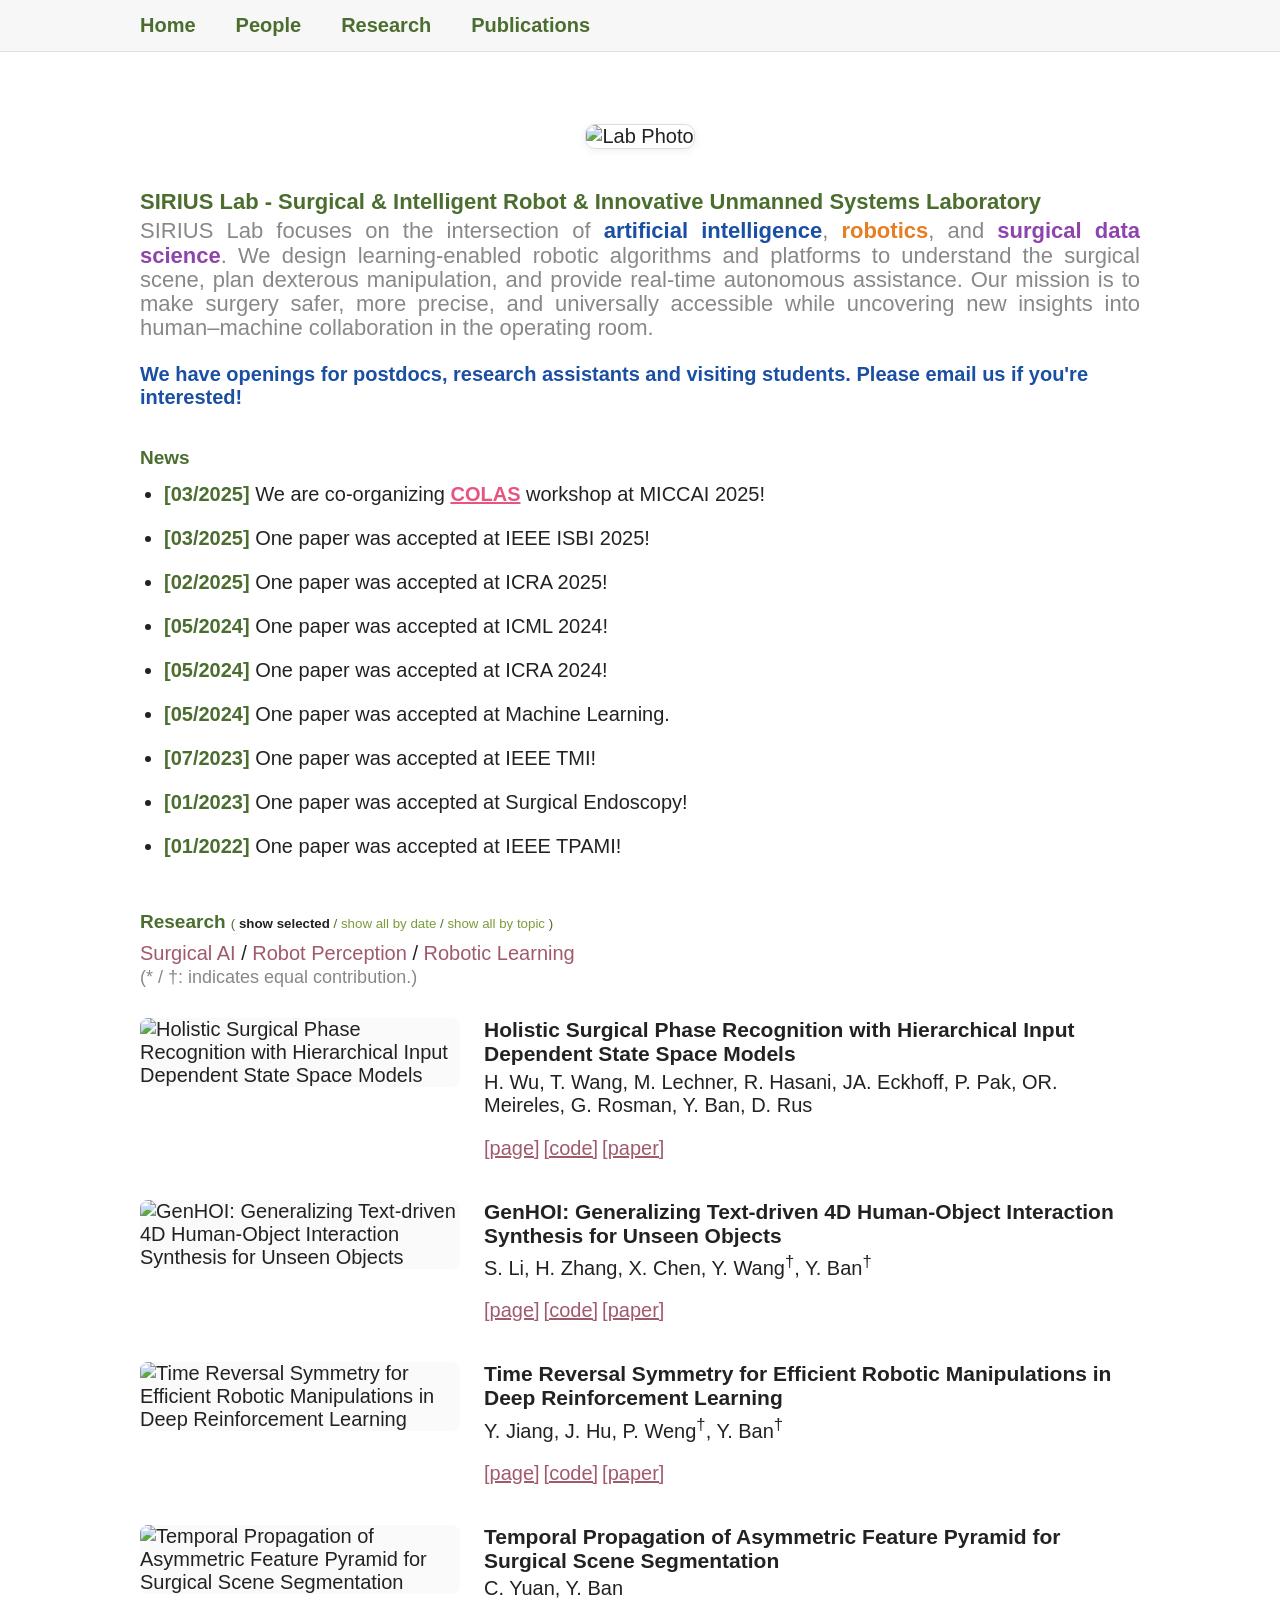
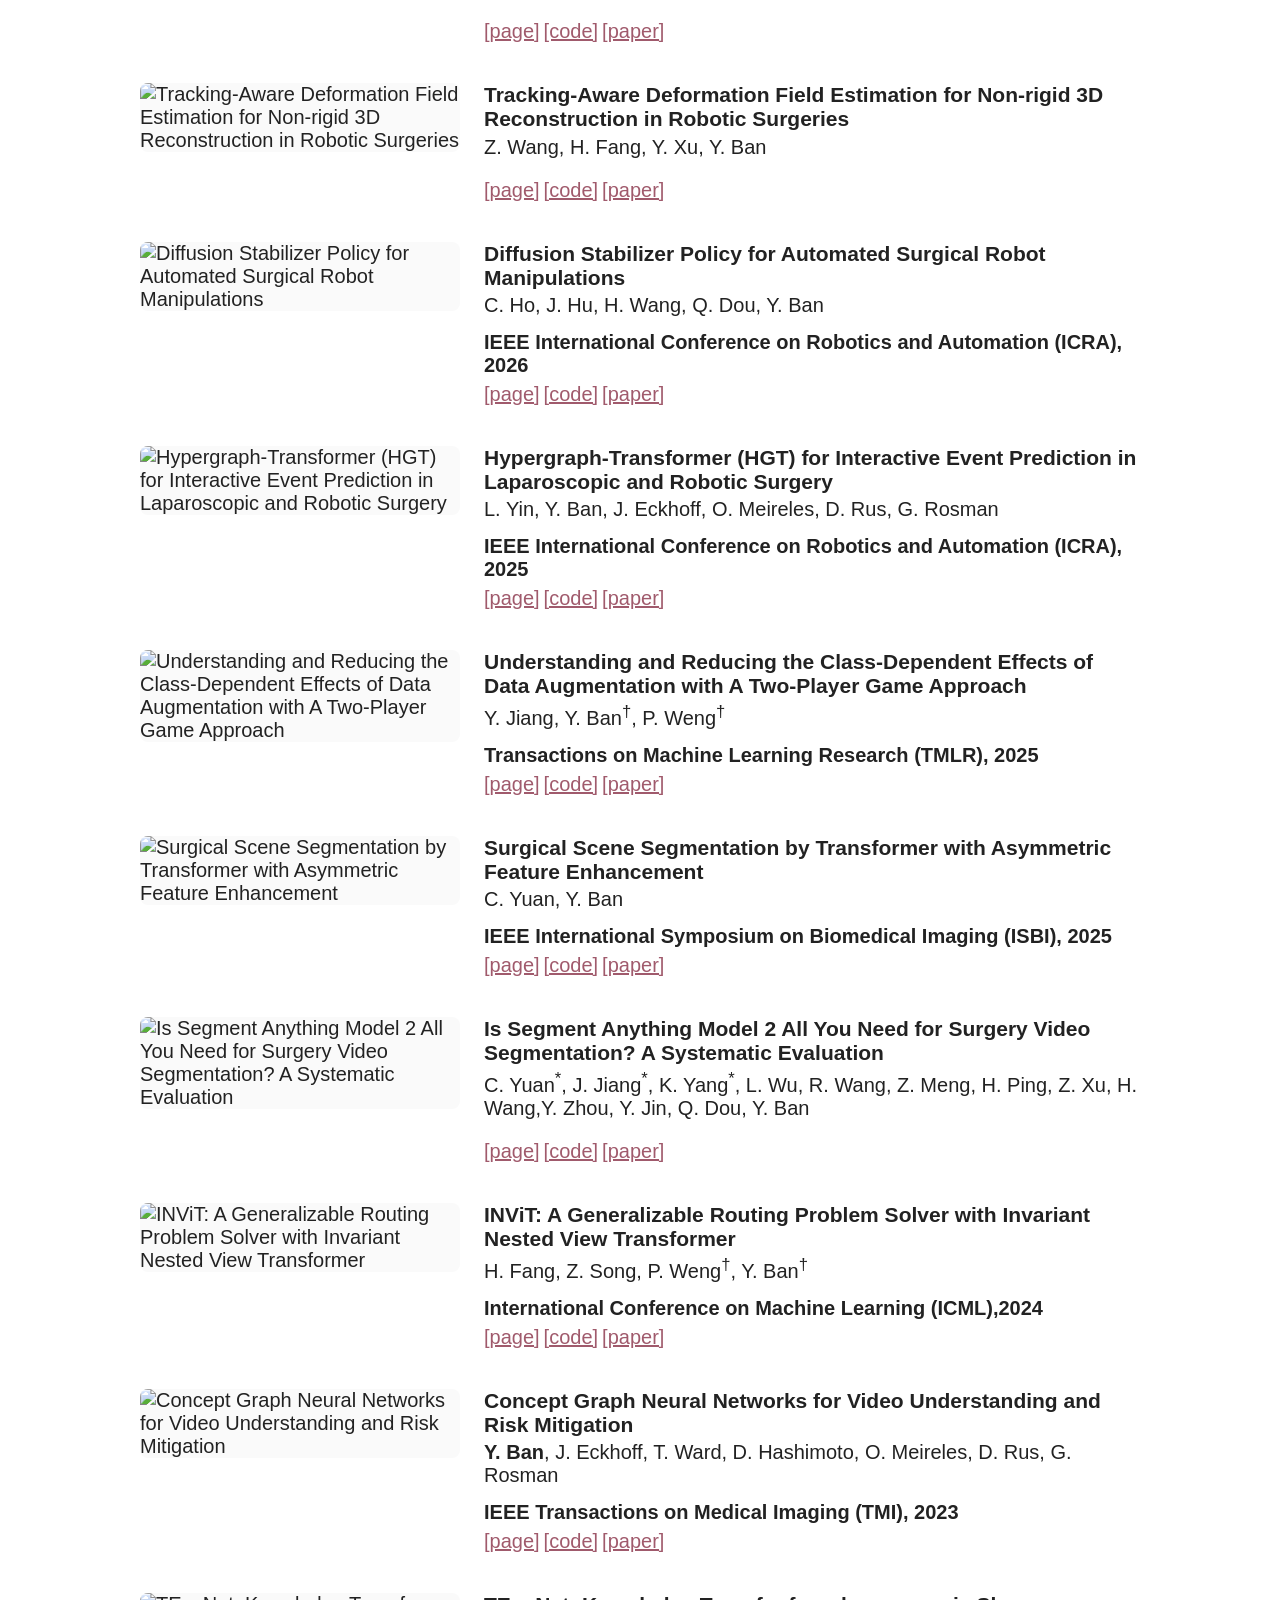
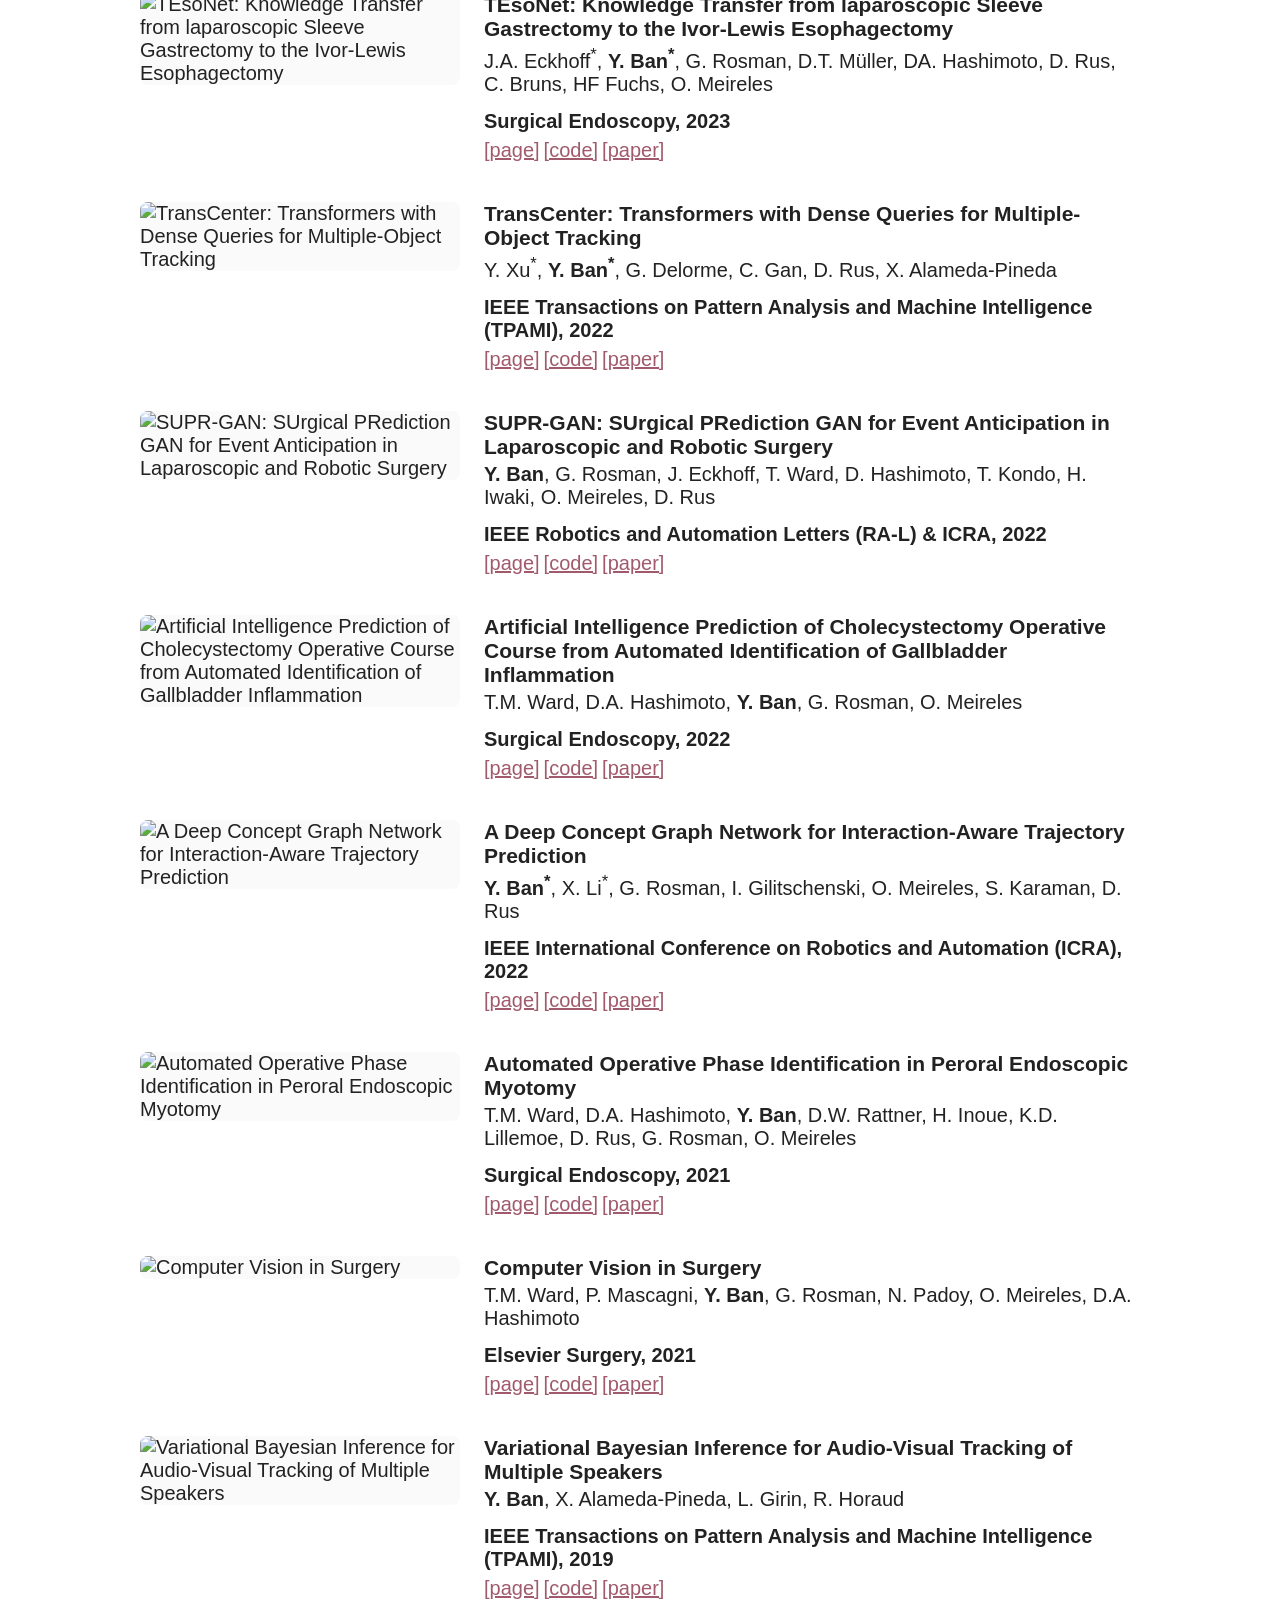
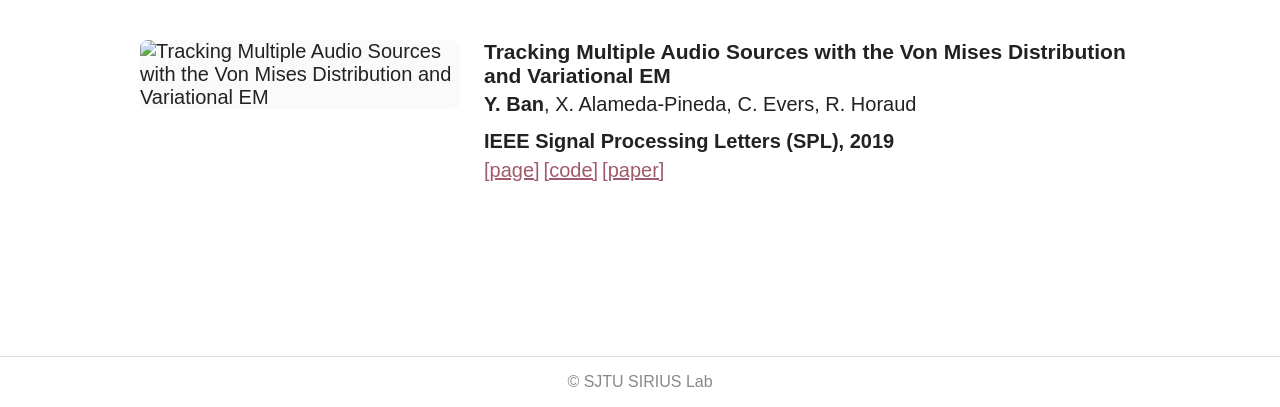
==== commit cba09cfc: "add links for the work 'DSP'" ====
--- a/index.html
+++ b/index.html
@@ -6,50 +6,232 @@
   <title>SIRIUS Lab website</title>
   <meta name="viewport" content="width=device-width, initial-scale=1.0" />
   <link rel="icon" type="image/png" href="images/lab_logo.png" />
-  <link rel="stylesheet" href="styles.css" />
+  <style>
+    body {
+      font-family: 'Segoe UI', 'Helvetica Neue', Arial, 'Liberation Sans', sans-serif;
+      background: #fff;
+      color: #222;
+      margin: 0;
+      padding: 0;
+      font-size: 20px;
+    }
+
+    .container {
+      max-width: 1000px;
+      margin: 0 auto;
+      padding: 32px 48px 64px 48px;
+    }
+
+    h1 {
+      color: #4b6e2f;
+      font-size: 1.1em;
+      font-weight: 700;
+      margin-bottom: 0.2em;
+    }
+
+    h2 {
+      color: #4b6e2f;
+      font-size: 0.95em;
+      font-weight: 700;
+      margin-top: 2em;
+      margin-bottom: 0.5em;
+    }
+
+    .meta {
+      color: #888;
+      font-size: 0.95em;
+      margin-bottom: 1.5em;
+    }
+
+    .news-list {
+      margin: 0 0 2em 0;
+      padding: 0 0 0 1.2em;
+      list-style: disc;
+    }
+
+    .news-list li {
+      margin-bottom: 0.7em;
+      line-height: 1.5;
+    }
+
+    .news-list .highlight {
+      font-weight: bold;
+      color: #4b6e2f;
+    }
+
+    .section {
+      margin-bottom: 2.5em;
+    }
+
+    a {
+      color: #a05a6c;
+      text-decoration: underline;
+    }
+
+    .topics,
+    .past-topics {
+      color: #a05a6c;
+      font-weight: 500;
+    }
+
+    .past-topics {
+      color: #b05a6c;
+    }
+
+    .pub-title {
+      font-size: 1.05em;
+      font-weight: bold;
+      margin-bottom: 0.2em;
+    }
+
+    .pub-authors {
+      margin-bottom: 0.2em;
+    }
+
+    .pub-links {
+      margin-top: 0.5em;
+    }
+
+    .pub-links a {
+      color: #a05a6c;
+      margin-right: 4px;
+    }
+
+    .pub-links a:first-child {
+      color: #7a9c3a;
+    }
+
+    .pub-venue {
+      font-weight: bold;
+      color: #222;
+      display: block;
+      margin-bottom: 0.3em;
+    }
+
+    .publication-item {
+      display: flex;
+      align-items: flex-start;
+      gap: 24px;
+      margin-bottom: 2em;
+    }
+
+    .publication-img {
+      width: 320px;
+      min-width: 320px;
+      height: auto;
+      border-radius: 8px;
+      object-fit: contain;
+      background: #fafafa;
+      display: block;
+    }
+
+    .publication-info {
+      flex: 1;
+      display: flex;
+      flex-direction: column;
+      justify-content: center;
+    }
+
+    @media (max-width: 600px) {
+      .publication-item {
+        flex-direction: column;
+        gap: 12px;
+      }
+
+      .publication-img {
+        width: 100%;
+        max-width: 100%;
+      }
+    }
+
+    .lab-desc {
+      color: #888;
+      font-size: 1.1em;
+      line-height: 1.1;
+      font-weight: 400;
+      text-align: justify;
+    }
+
+    .photo-player {
+      width: 100%;
+      max-width: 100%;
+      margin: 0 auto 1.5em auto;
+      text-align: center;
+    }
+
+    .photo-player img {
+      width: 100%;
+      max-width: 840px;
+      height: auto;
+      border-radius: 10px;
+      border: 1px solid #ddd;
+      box-shadow: 0 2px 8px #0001;
+      margin-bottom: 0.5em;
+    }
+
+    .carousel-controls {
+      display: flex;
+      justify-content: center;
+      align-items: center;
+      gap: 1em;
+    }
+
+    .carousel-controls button {
+      background: #f7f7f7;
+      border: 1px solid #ccc;
+      border-radius: 50%;
+      width: 2em;
+      height: 2em;
+      font-size: 1.2em;
+      color: #4b6e2f;
+      cursor: pointer;
+      transition: background 0.2s;
+    }
+
+    .carousel-controls button:hover {
+      background: #e0e0e0;
+    }
+
+    #carousel-indicator {
+      color: #888;
+      font-size: 1em;
+    }
+  </style>
 </head>
 
 <body>
-  <nav>
-    <div class="nav-container">
-      <a href="index.html" class="active">Home</a>
-      <a href="people.html">People</a>
-      <a href="index.html#research">Research</a>
-      <a href="publications.html">Publications</a>
+  <nav style="background: #f7f7f7; border-bottom: 1px solid #e0e0e0; padding: 0.7em 0; margin-bottom: 2em;">
+    <div style="max-width: 1000px; margin: 0 auto; display: flex; gap: 2em;">
+      <a href="index.html" style="color: #4b6e2f; font-weight: bold; text-decoration: none;">Home</a>
+      <a href="people.html" style="color: #4b6e2f; font-weight: bold; text-decoration: none;">People</a>
+      <a href="index.html#research" style="color: #4b6e2f; font-weight: bold; text-decoration: none;">Research</a>
+      <a href="publications.html" style="color: #4b6e2f; font-weight: bold; text-decoration: none;">Publications</a>
     </div>
   </nav>
   <div class="container" id="home">
     <div class="photo-player">
-      <img id="carousel-img" src="images/photo_gallery/lab_photo.png" alt="Lab Photo" />
-      <button class="carousel-btn prev" onclick="prevPhoto()" aria-label="Previous photo">&#10094;</button>
-      <button class="carousel-btn next" onclick="nextPhoto(true)" aria-label="Next photo">&#10095;</button>
-      <div class="carousel-dots" id="carousel-dots"></div>
+      <img id="carousel-img" src="images/lab_photo.png" alt="Lab Photo" />
     </div>
-    <h1>SIRIUS Lab</h1>
-    <h2 style="margin-top: 0; border: none; font-size: 1.2rem; color: var(--text-muted); font-weight: 400; padding-bottom: 0;">Surgical & Intelligent Robot & Innovative Unmanned Systems Laboratory</h2>
+    <h1> SIRIUS Lab - Surgical & Intelligent Robot & Innovative Unmanned Systems Laboratory</h1>
     <div class="lab-desc">
-      SIRIUS Lab focuses on the intersection of <b style="color:var(--primary-color);">artificial intelligence</b>, <b
+      SIRIUS Lab focuses on the intersection of <b style="color:#1a4fa3;">artificial intelligence</b>, <b
         style="color:#e67e22;">robotics</b>, and <b style="color:#8e44ad;">surgical data science</b>. We design
       learning-enabled robotic algorithms and platforms to understand the surgical scene, plan dexterous manipulation,
       and provide real-time autonomous assistance. Our mission is to make surgery safer, more precise, and universally
       accessible while uncovering new insights into human–machine collaboration in the operating room.
     </div>
     <div class="hiring">
-      We have openings for postdocs, research assistants and visiting students. Please email us if you're interested!
+      </br>
+      <b style="color:#1a4fa3;">We have openings for postdocs, research assistants and visiting students. Please email
+        us if you're interested!</b>
     </div>
 
     <div class="section">
       <h2>News</h2>
       <ul class="news-list">
-        <li><span class="highlight">[03/2026]</span> We are co-organizing the data initiative of the <a href="https://surgsigma.github.io" target="_blank" style="font-weight: bold;">SurgΣ</a> project! Check out the <a href="https://github.com/SurgSigma/SurgSigma" target="_blank" style="font-weight: bold;">GitHub repo</a>.</li>
-        <li><span class="highlight">[03/2026]</span> Our new surgical foundation model <a href="https://jianjiang1995.github.io/Surg-R1/" target="_blank" style="font-weight: bold;">Surg-R1</a> is now online!</li>
-        <li><span class="highlight">[01/2026]</span> One paper was accepted at ICLR 2026!</li>
-        <li><span class="highlight">[01/2026]</span> One paper was accepted at ICRA 2026!</li>
-        <li><span class="highlight">[12/2025]</span> One paper was accepted at NPJ Digital Surgery!</li>
-        <li><span class="highlight">[09/2025]</span> One paper was accepted at NeurIPS 2025!</li>
         <li><span class="highlight">[03/2025]</span> We are co-organizing <a
             href="https://sites.google.com/view/miccai-2025-colas/home" target="_blank"
-            style="font-weight: bold;">COLAS</a> workshop at MICCAI 2025!</li>
+            style="color: #e75480; font-weight: bold;">COLAS</a> workshop at MICCAI 2025!</li>
         <li><span class="highlight">[03/2025]</span> One paper was accepted at IEEE ISBI 2025!</li>
         <li><span class="highlight">[02/2025]</span> One paper was accepted at ICRA 2025!</li>
         <li><span class="highlight">[05/2024]</span> One paper was accepted at ICML 2024!</li>
@@ -62,95 +244,18 @@
     </div>
 
     <div class="section">
-      <h2 id="research">Research <span style="font-size: 0.6em; font-weight: 400; color: var(--text-muted); margin-left: 10px;">( <span id="show-selected"
-            style="color: var(--text-heading); font-weight: 600; cursor: pointer;">show selected</span> / <span id="show-by-date"
-            style="color: var(--primary-color); cursor: pointer;">show all by date</span> / <span id="show-by-topic"
-            style="color: var(--primary-color); cursor: pointer;">show all by topic</span> )</span></h2>
-      
-      <div class="research-highlight" style="margin-bottom: 3.5rem;">
-        <h3 style="font-size: 1.25rem; color: var(--primary-color); margin-bottom: 1.5rem;">
-          Research Highlight
-        </h3>
-        <a href="https://jianjiang1995.github.io/Surg-R1/" target="_blank" style="display: block; text-decoration: none;">
-          <img src="images/publications/SurgR1.png" alt="Surg-R1: A Multimodal Foundation Model with Hierarchical Reasoning for Interpretable Decision Support" style="width: 100%; height: auto; border-radius: 8px; box-shadow: 0 4px 12px rgba(0,0,0,0.06); margin-bottom: 1.5rem; display: block; transition: transform 0.2s ease, box-shadow 0.2s ease;" onmouseover="this.style.transform='translateY(-2px)'; this.style.boxShadow='0 6px 16px rgba(0,0,0,0.1)';" onmouseout="this.style.transform='translateY(0)'; this.style.boxShadow='0 4px 12px rgba(0,0,0,0.06)';">
-          <div style="text-align: center; font-weight: 600; color: var(--text-heading); font-size: 1.15rem; line-height: 1.5; text-decoration: underline; text-decoration-color: transparent; transition: text-decoration-color 0.2s ease;" onmouseover="this.style.textDecorationColor='var(--text-heading)'" onmouseout="this.style.textDecorationColor='transparent'">
-            Surg-R1: A Multimodal Foundation Model with Hierarchical Reasoning for Interpretable Decision Support
-          </div>
-        </a>
-      </div>
-
-      <div style="margin-bottom: 1.5rem;">
+      <h2 id="research">Research <span style="font-size: 0.7em; font-weight: 400;">( <span id="show-selected"
+            style="color: #222; font-weight: 600; cursor: pointer;">show selected</span> / <span id="show-by-date"
+            style="color: #7a9c3a; cursor: pointer;">show all by date</span> / <span id="show-by-topic"
+            style="color: #7a9c3a; cursor: pointer;">show all by topic</span> )</span></h2>
+      <div>
         <span class="topics" data-topic="surgical-ai">Surgical AI</span> /
         <span class="topics" data-topic="robot-perception">Robot Perception</span> /
         <span class="topics" data-topic="robotic-learning">Robotic Learning</span>
         <br>
-        <span style="color: var(--text-muted); font-size: 0.85rem; margin-top: 0.5rem; display: inline-block;">(* / †: indicates equal contribution.)</span>
+        <span style="color: #888; font-size: 0.9em;">(* / †: indicates equal contribution.)</span>
       </div>
-      <div id="publications-container">
-        <div class="publication-item" data-topics="robotic-learning" data-date="2026">
-          <img class="publication-img" src="images/publications/omp.png"
-            alt="OMP: One-step Meanflow Policy with Directional Alignment">
-          <div class="publication-info">
-            <div class="pub-title">
-              OMP: One-step Meanflow Policy with Directional Alignment
-            </div>
-            <div class="pub-authors">
-              H. Fang, Y. Huang, Y. Zhao, P. Weng, X. Li, Y. Ban
-            </div>
-            <div class="pub-links">
-              <span class="pub-venue">arXiv, 2026</span>
-              <a href="https://kasumigaoka-utaha.github.io/OMP_web/" target="_blank">[page]</a><a href="https://arxiv.org/abs/2512.19347" target="_blank">[paper]</a>
-            </div>
-          </div>
-        </div>
-        <div class="publication-item" data-topics="surgical-ai" data-date="2026">
-          <img class="publication-img" src="images/publications/surgicalsigma.png"
-            alt="SurgΣ: A Spectrum of Large-Scale Multimodal Data and Foundation Models for Surgical Intelligence">
-          <div class="publication-info">
-            <div class="pub-title">
-              SurgΣ: A Spectrum of Large-Scale Multimodal Data and Foundation Models for Surgical Intelligence
-            </div>
-            <div class="pub-authors">
-              Z. Zeng<sup>*</sup>, M. Xu<sup>*</sup>, J. Jiang<sup>*</sup>, P. Guo<sup>*</sup>, Y. Xu, Z. Zhuo, C. H. Low, Y. He, D. Yang, C. Lin, Y. Gu, J. Guo, Y. Ban<sup>†</sup>, D. Xu<sup>†</sup>, Q. Dou<sup>†</sup>, Y. Jin<sup>†</sup>
-            </div>
-            <div class="pub-links">
-              <span class="pub-venue">arXiv, 2026</span>
-              <a href="https://surgsigma.github.io" target="_blank">[page]</a><a href="https://arxiv.org/abs/2603.16822" target="_blank">[paper]</a>
-            </div>
-          </div>
-        </div>
-        <div class="publication-item" data-topics="robotic-learning surgical-ai" data-date="2026">
-          <img class="publication-img" src="images/publications/ssp.gif"
-            alt="SSP: Safety-guaranteed Surgical Policy via Joint Optimization of Behavioral and Spatial Constraints">
-          <div class="publication-info">
-            <div class="pub-title">
-              SSP: Safety-guaranteed Surgical Policy via Joint Optimization of Behavioral and Spatial Constraints
-            </div>
-            <div class="pub-authors">
-              J. Hu, Z. Guan, L. Song, K. Leelakunwet, H. Wang, W. Xiao, Q. Dou, Y. Ban
-            </div>
-            <div class="pub-links">
-              <span class="pub-venue">arXiv, 2026</span>
-              <a href="https://arxiv.org/abs/2603.07032" target="_blank">[paper]</a>
-            </div>
-          </div>
-        </div>
-        <div class="publication-item" data-topics="robotic-learning" data-date="2026">
-          <img class="publication-img" src="images/publications/clap.jpg" style="object-fit: cover; aspect-ratio: 4/3;"
-            alt="Generalizable Coarse-to-Fine Robot Manipulation via Language-Aligned 3D Keypoints">
-          <div class="publication-info">
-            <div class="pub-title">
-              Generalizable Coarse-to-Fine Robot Manipulation via Language-Aligned 3D Keypoints
-            </div>
-            <div class="pub-authors">
-              J. Hu, L. Wang, S. Li, Y. Jiang, X. Li, P. Weng, Y. Ban
-            </div>
-            <div class="pub-links">
-              <span class="pub-venue">International Conference on Learning Representations (ICLR), 2026</span>
-              <a href="https://arxiv.org/abs/2509.23575" target="_blank">[paper]</a>
-            </div>
-          </div>
-        </div>
+      <div style="margin-top: 1.5em;" id="publications-container">
         <div class="publication-item" data-topics="surgical-ai" data-date="2023">
           <img class="publication-img" src="images/publications/tmi2023.jpg"
             alt="Concept Graph Neural Networks for Video Understanding and Risk Mitigation">
@@ -355,12 +460,11 @@
               Learning</div>
             <div class="pub-authors">Y. Jiang, J. Hu, P. Weng<sup>†</sup>, Y. Ban<sup>†</sup></div>
             <div class="pub-links">
-              <span class="pub-venue">Advances in Neural Information Processing Systems (NeurIPS), 2025</span>
+              <span class="pub-venue"></span>
               <a href="#">[page]</a><a href="#">[code]</a><a href="https://arxiv.org/abs/2505.13925">[paper]</a>
             </div>
           </div>
         </div>
-        <!--
         <div class="publication-item" data-topics="surgical-ai" data-date="2025">
           <img class="publication-img" src="images/publications/temporal_asymetry.png"
             alt="Temporal Propagation of Asymmetric Feature Pyramid for Surgical Scene Segmentation">
@@ -374,7 +478,6 @@
             </div>
           </div>
         </div>
-        -->
 
         <div class="publication-item" data-topics="robot-perception" data-date="2025">
           <img class="publication-img" src="images/publications/3d_deform.gif"
@@ -389,7 +492,7 @@
             </div>
           </div>
         </div>
-        <div class="publication-item" data-topics="robotic-learning" data-date="2026">
+        <div class="publication-item" data-topics="robotic-learning" data-date="2025">
           <img class="publication-img" src="images/publications/dsp_policy.gif"
             alt="Diffusion Stabilizer Policy for Automated Surgical Robot Manipulations">
           <div class="publication-info">
@@ -397,7 +500,7 @@
             <div class="pub-authors">C. Ho, J. Hu, H. Wang, Q. Dou, Y. Ban</div>
             <div class="pub-links">
               <span class="pub-venue">IEEE International Conference on Robotics and Automation (ICRA), 2026</span>
-              <a href="#">[page]</a><a href="#">[code]</a><a href="#">[paper]</a>
+              <a href="https://rappy325.github.io/DSP-project-page/">[page]</a><a href="https://github.com/Rappy325/DSP">[code]</a><a href="https://arxiv.org/abs/2503.01252">[paper]</a>
             </div>
           </div>
         </div>
@@ -415,16 +518,17 @@
           </div>
         </div>
         <!-- 2024 Publications -->
-        <div class="publication-item" data-topics="surgical-ai" data-date="2025">
+        <div class="publication-item" data-topics="surgical-ai" data-date="2024">
           <img class="publication-img" src="images/publications/sam2.jpg"
-            alt="Systematic Evaluation and Guidelines for Segment Anything Model in Surgical Video Analysis">
-          <div class="publication-info">
-            <div class="pub-title">Systematic Evaluation and Guidelines for Segment Anything Model in Surgical Video Analysis</div>
+            alt="Is Segment Anything Model 2 All You Need for Surgery Video Segmentation? A Systematic Evaluation">
+          <div class="publication-info">
+            <div class="pub-title">Is Segment Anything Model 2 All You Need for Surgery Video Segmentation? A Systematic
+              Evaluation</div>
             <div class="pub-authors">C. Yuan<sup>*</sup>, J. Jiang<sup>*</sup>, K. Yang<sup>*</sup>, L. Wu, R. Wang, Z.
-              Meng, H. Ping, Z. Xu, H. Wang, Y. Zhou, W. Song, Y. Jin, Q. Dou, Y. Ban</div>
-            <div class="pub-links">
-              <span class="pub-venue">NPJ Digital Surgery, 2025</span>
-              <a href="#">[page]</a><a href="#">[code]</a><a href="https://arxiv.org/abs/2501.00525">[paper]</a>
+              Meng, H. Ping, Z. Xu, H. Wang,Y. Zhou, Y. Jin, Q. Dou, Y. Ban</div>
+            <div class="pub-links">
+              <span class="pub-venue"></span>
+              <a href="#">[page]</a><a href="#">[code]</a><a href="#">[paper]</a>
             </div>
           </div>
         </div>
@@ -470,75 +574,35 @@
       </div>
     </div>
   </div>
-  <footer>
+  <hr style="border: none; border-top: 1px solid #e0e0e0; margin: 3em 0 0.0em 0;" />
+  <footer
+    style="text-align:center; color:#888; font-size:0.8em; margin-top:0.5em; margin-bottom: 0.5em; padding:0.5em 0;">
     © SJTU SIRIUS Lab
   </footer>
   <script>
     // List your image paths here
     const photos = [
-      "images/photo_gallery/lab_photo.png",
-      "images/photo_gallery/group_20250809.jpg",
-      "images/photo_gallery/CLAP-rolling.jpg",
-      "images/photo_gallery/surgicalsigma.png"
+      "images/lab_photo.png",
+      "images/lab_photo.png",
+      "images/lab_photo.png"
     ];
     let currentPhoto = 0;
     let carouselInterval;
 
-    function renderDots() {
-      const dotsContainer = document.getElementById('carousel-dots');
-      dotsContainer.innerHTML = '';
-      photos.forEach((_, idx) => {
-        const dot = document.createElement('div');
-        dot.className = `dot ${idx === currentPhoto ? 'active' : ''}`;
-        dot.onclick = () => {
-          resetInterval();
-          showPhoto(idx);
-        };
-        dotsContainer.appendChild(dot);
-      });
-    }
-
-    function updateDots() {
-      const dots = document.querySelectorAll('.dot');
-      dots.forEach((dot, idx) => {
-        dot.className = `dot ${idx === currentPhoto ? 'active' : ''}`;
-      });
-    }
-
     function showPhoto(idx) {
       const img = document.getElementById('carousel-img');
-      img.style.opacity = 0;
-      setTimeout(() => {
-        currentPhoto = (idx + photos.length) % photos.length;
-        img.src = photos[currentPhoto];
-        img.style.opacity = 1;
-        updateDots();
-      }, 300); // Faster transition
-    }
-
-    function nextPhoto(manual = false) {
-      if (manual) resetInterval();
+      currentPhoto = (idx + photos.length) % photos.length;
+      img.src = photos[currentPhoto];
+    }
+
+    function nextPhoto() {
       showPhoto(currentPhoto + 1);
-    }
-
-    function prevPhoto() {
-      resetInterval();
-      showPhoto(currentPhoto - 1);
-    }
-
-    function resetInterval() {
-      clearInterval(carouselInterval);
-      carouselInterval = setInterval(() => nextPhoto(false), 5000);
     }
 
     // Initialize and auto-play
     document.addEventListener("DOMContentLoaded", function () {
-      // Set initial opacity to 1
-      const img = document.getElementById('carousel-img');
-      img.style.opacity = 1;
-      renderDots();
-      
-      carouselInterval = setInterval(() => nextPhoto(false), 5000);
+      showPhoto(0);
+      carouselInterval = setInterval(nextPhoto, 2500);
 
       // Publication filtering functionality
       const showSelected = document.getElementById('show-selected');
@@ -554,10 +618,10 @@
           const topicName = topic.dataset.topic;
           if (activeTopics.has(topicName)) {
             activeTopics.delete(topicName);
-            topic.style.color = 'var(--text-muted)';
+            topic.style.color = '#a05a6c';
           } else {
             activeTopics.add(topicName);
-            topic.style.color = 'var(--primary-color)';
+            topic.style.color = '#4b6e2f';
           }
           filterPublications();
         });
@@ -565,31 +629,31 @@
 
       // Filter buttons click handlers
       showSelected.addEventListener('click', () => {
-        showSelected.style.color = 'var(--text-heading)';
+        showSelected.style.color = '#222';
         showSelected.style.fontWeight = '600';
-        showByDate.style.color = 'var(--primary-color)';
+        showByDate.style.color = '#7a9c3a';
         showByDate.style.fontWeight = '400';
-        showByTopic.style.color = 'var(--primary-color)';
+        showByTopic.style.color = '#7a9c3a';
         showByTopic.style.fontWeight = '400';
         filterPublications();
       });
 
       showByDate.addEventListener('click', () => {
-        showSelected.style.color = 'var(--primary-color)';
+        showSelected.style.color = '#7a9c3a';
         showSelected.style.fontWeight = '400';
-        showByDate.style.color = 'var(--text-heading)';
+        showByDate.style.color = '#222';
         showByDate.style.fontWeight = '600';
-        showByTopic.style.color = 'var(--primary-color)';
+        showByTopic.style.color = '#7a9c3a';
         showByTopic.style.fontWeight = '400';
         sortByDate();
       });
 
       showByTopic.addEventListener('click', () => {
-        showSelected.style.color = 'var(--primary-color)';
+        showSelected.style.color = '#7a9c3a';
         showSelected.style.fontWeight = '400';
-        showByDate.style.color = 'var(--primary-color)';
+        showByDate.style.color = '#7a9c3a';
         showByDate.style.fontWeight = '400';
-        showByTopic.style.color = 'var(--text-heading)';
+        showByTopic.style.color = '#222';
         showByTopic.style.fontWeight = '600';
         sortByTopic();
       });
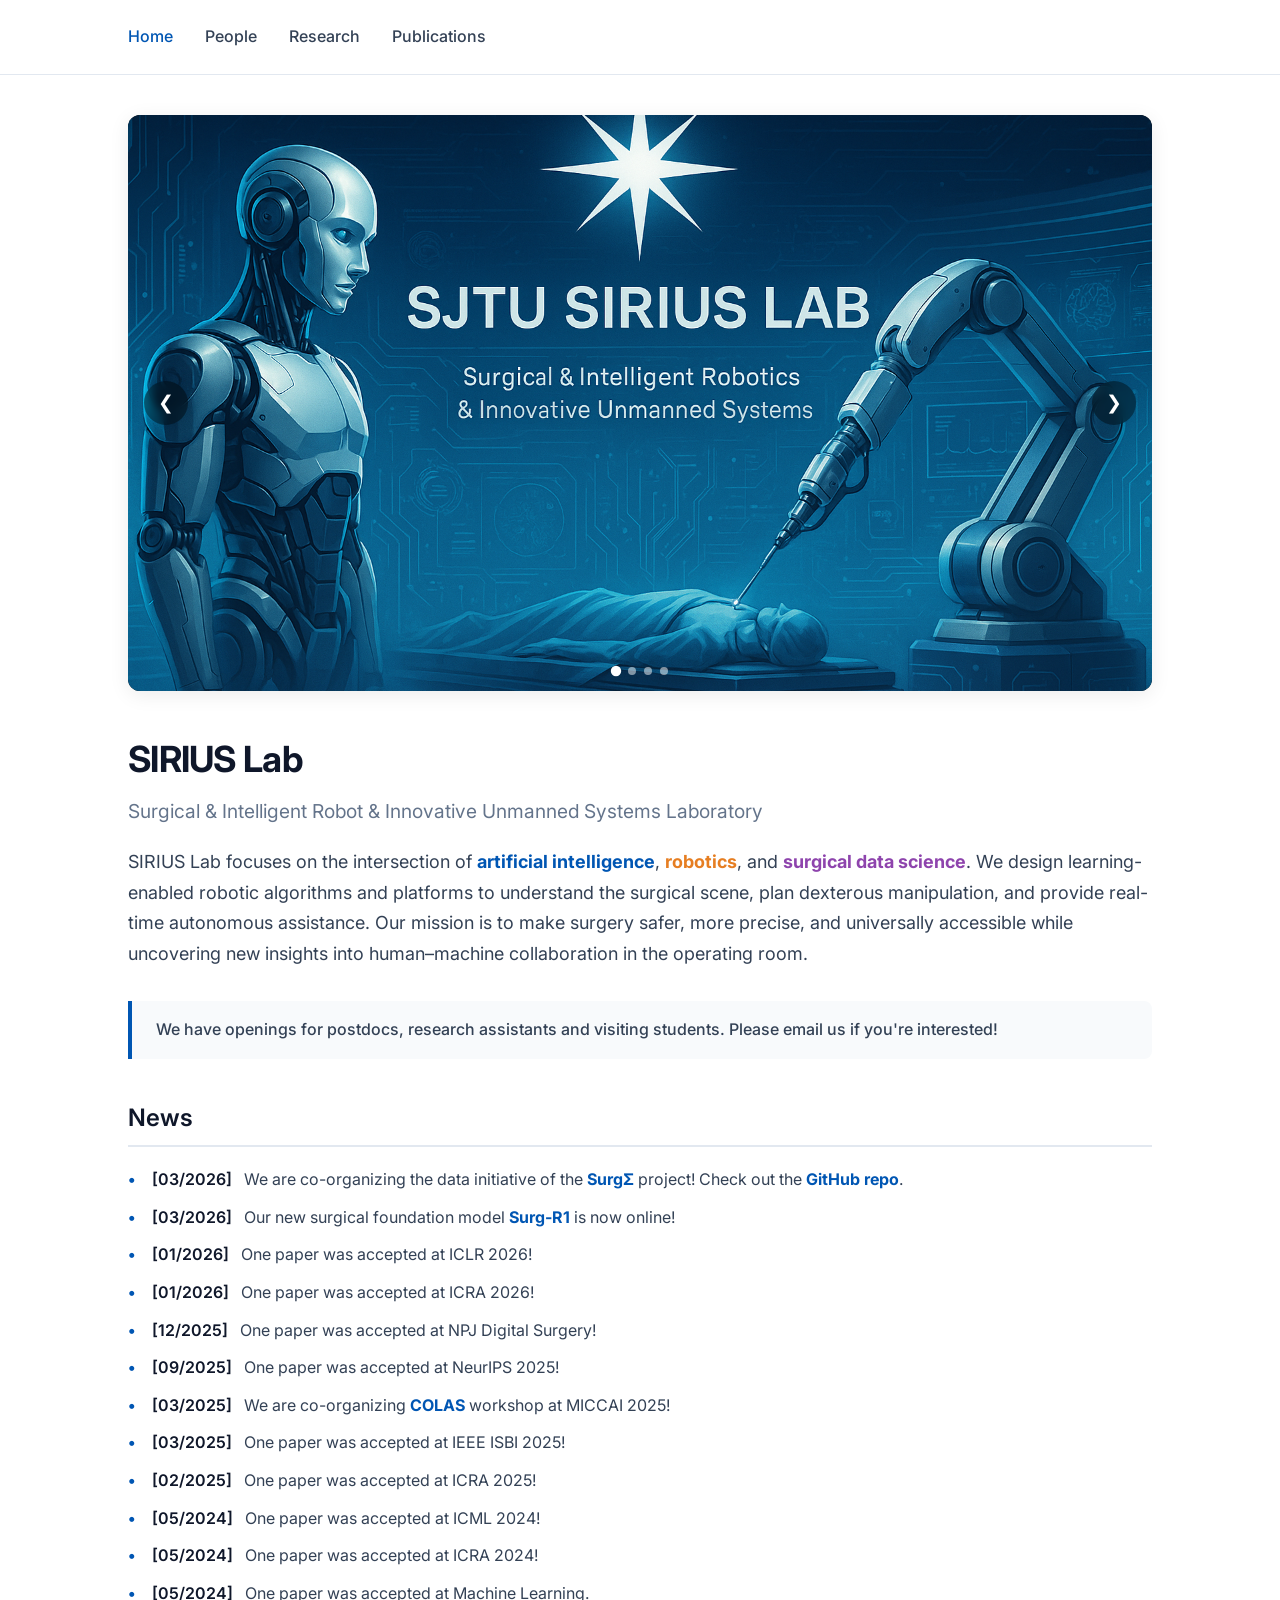
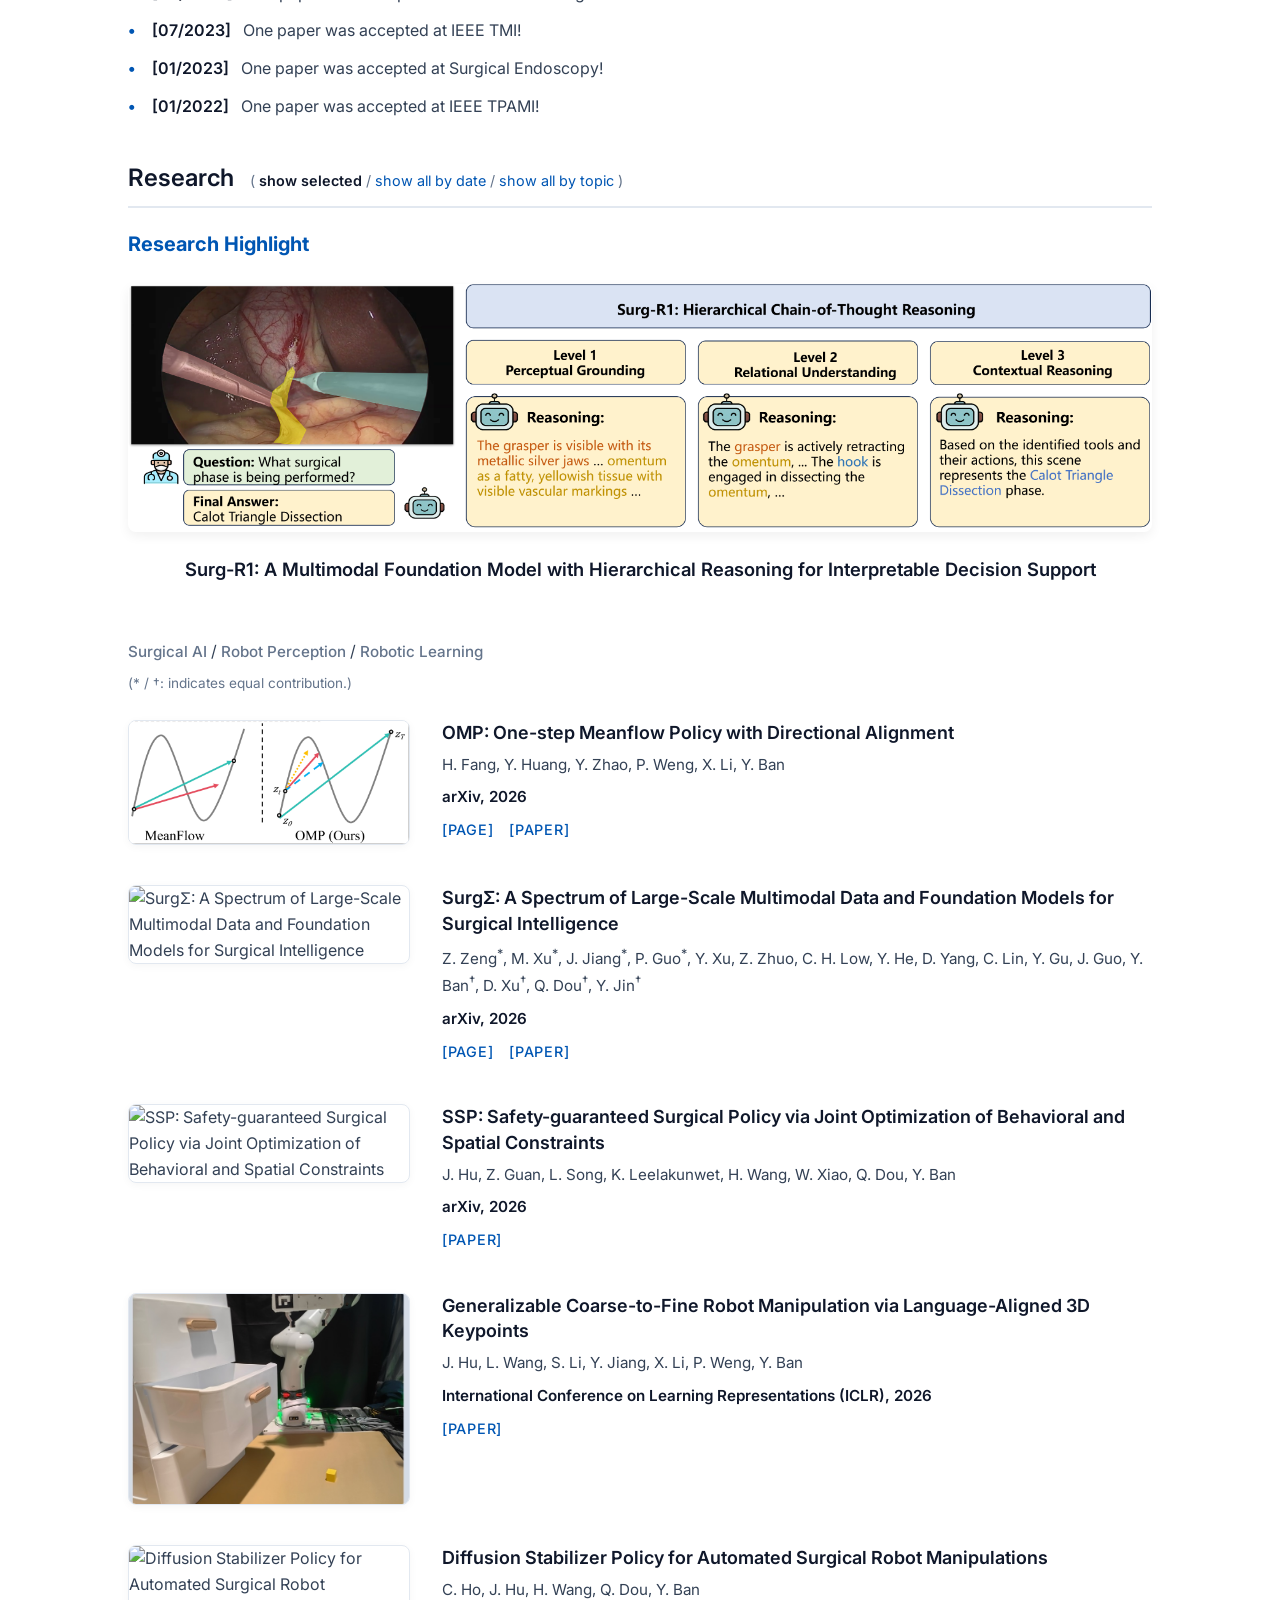
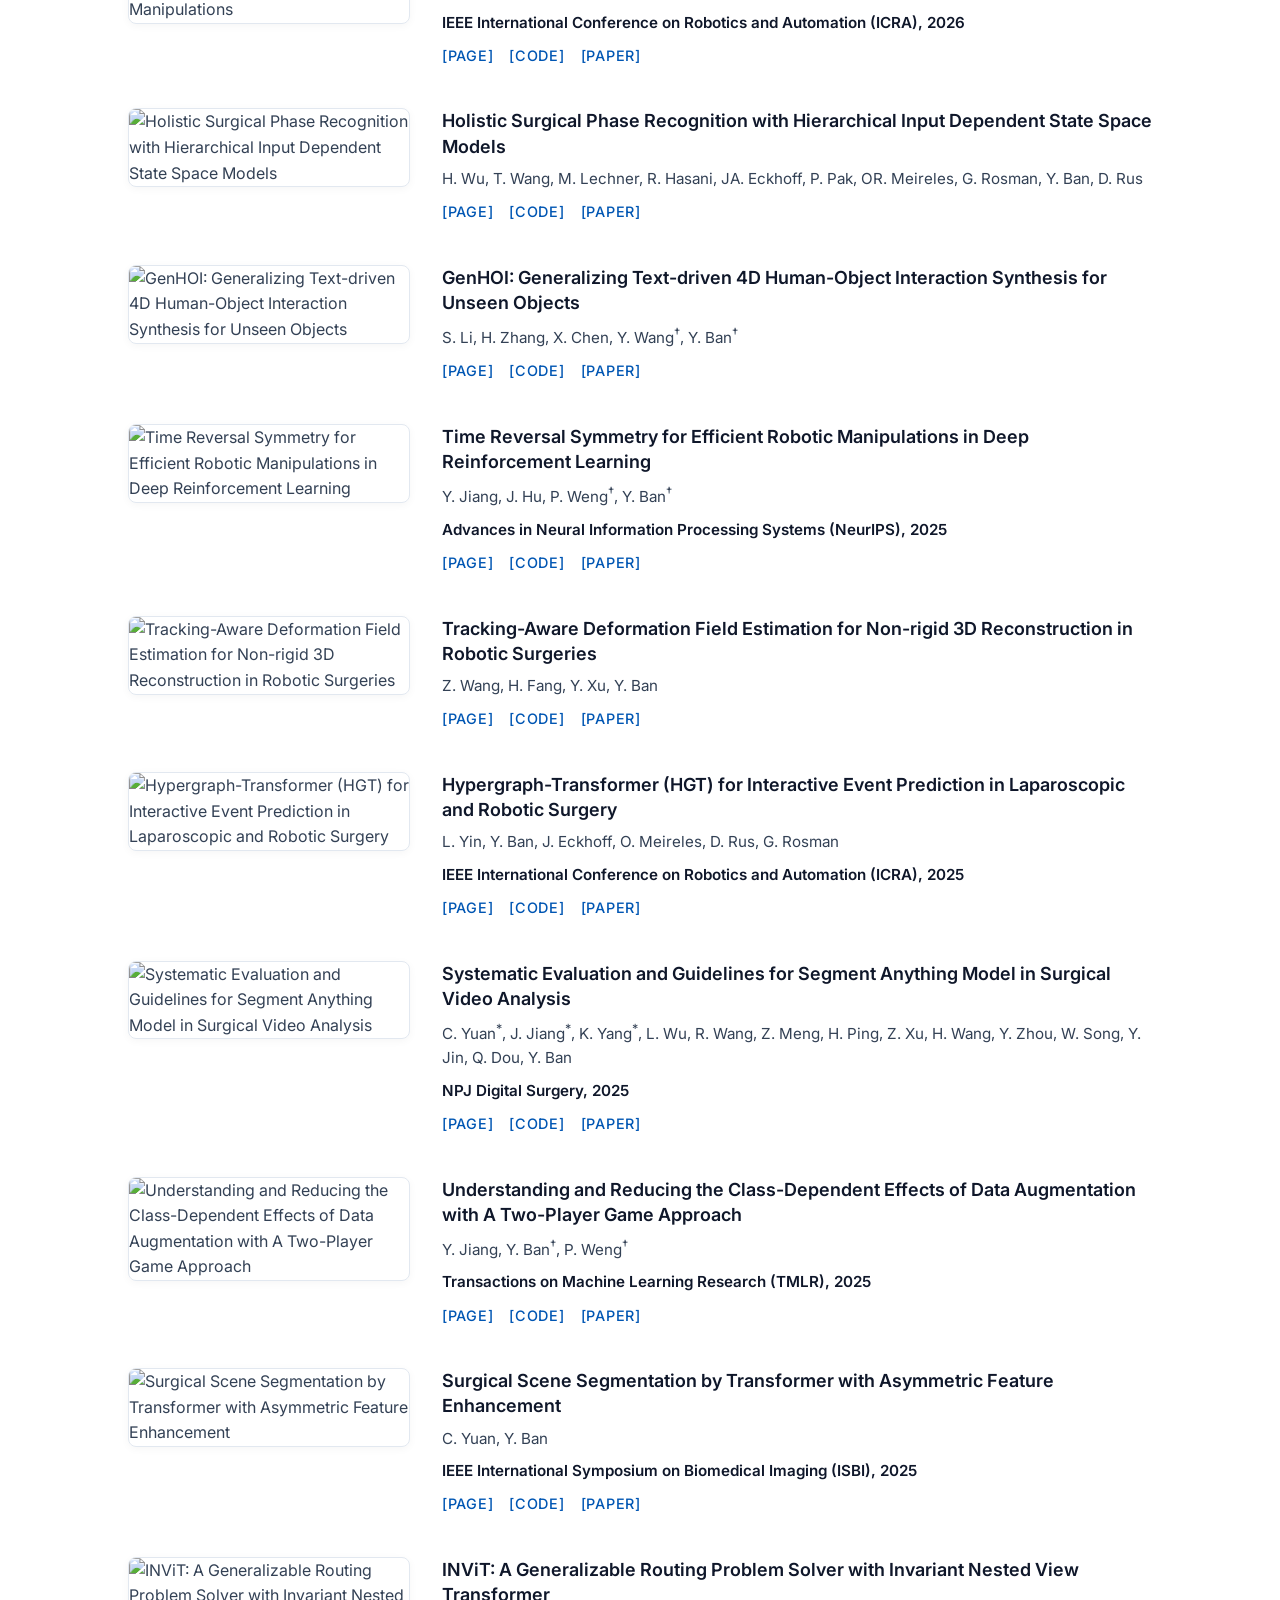
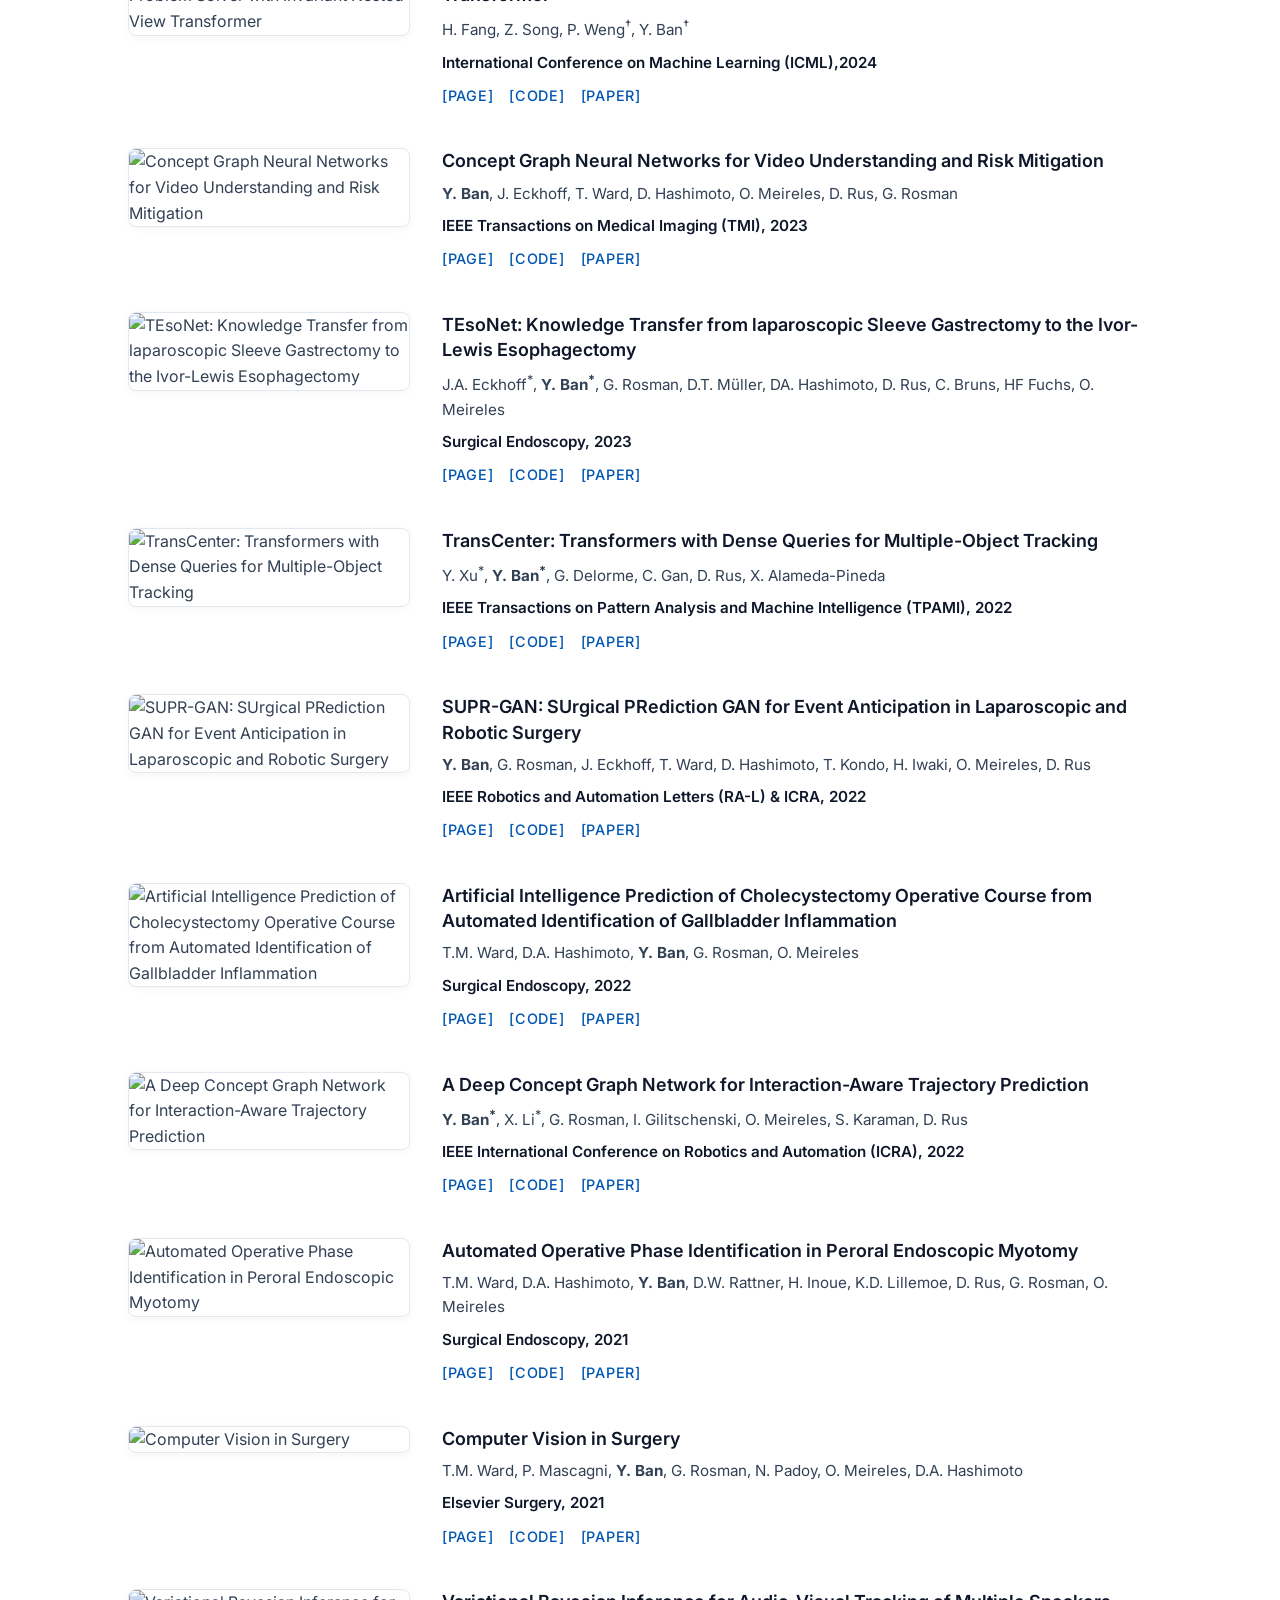
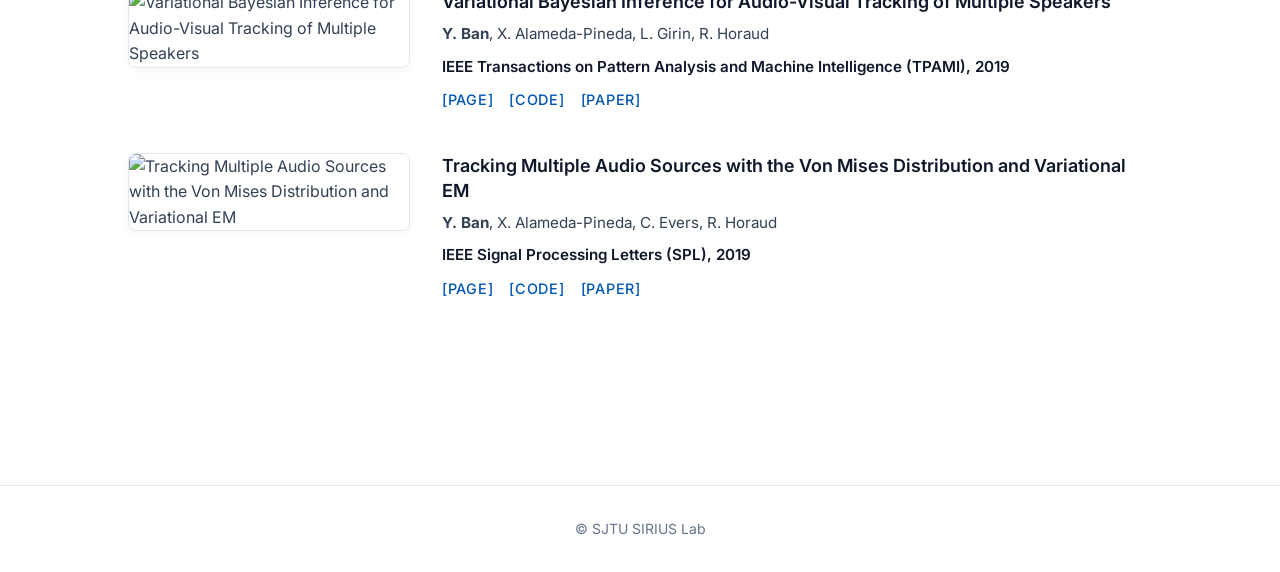
==== commit 801d89a0: "Merge branch 'main' into main" ====
--- a/index.html
+++ b/index.html
@@ -6,232 +6,50 @@
   <title>SIRIUS Lab website</title>
   <meta name="viewport" content="width=device-width, initial-scale=1.0" />
   <link rel="icon" type="image/png" href="images/lab_logo.png" />
-  <style>
-    body {
-      font-family: 'Segoe UI', 'Helvetica Neue', Arial, 'Liberation Sans', sans-serif;
-      background: #fff;
-      color: #222;
-      margin: 0;
-      padding: 0;
-      font-size: 20px;
-    }
-
-    .container {
-      max-width: 1000px;
-      margin: 0 auto;
-      padding: 32px 48px 64px 48px;
-    }
-
-    h1 {
-      color: #4b6e2f;
-      font-size: 1.1em;
-      font-weight: 700;
-      margin-bottom: 0.2em;
-    }
-
-    h2 {
-      color: #4b6e2f;
-      font-size: 0.95em;
-      font-weight: 700;
-      margin-top: 2em;
-      margin-bottom: 0.5em;
-    }
-
-    .meta {
-      color: #888;
-      font-size: 0.95em;
-      margin-bottom: 1.5em;
-    }
-
-    .news-list {
-      margin: 0 0 2em 0;
-      padding: 0 0 0 1.2em;
-      list-style: disc;
-    }
-
-    .news-list li {
-      margin-bottom: 0.7em;
-      line-height: 1.5;
-    }
-
-    .news-list .highlight {
-      font-weight: bold;
-      color: #4b6e2f;
-    }
-
-    .section {
-      margin-bottom: 2.5em;
-    }
-
-    a {
-      color: #a05a6c;
-      text-decoration: underline;
-    }
-
-    .topics,
-    .past-topics {
-      color: #a05a6c;
-      font-weight: 500;
-    }
-
-    .past-topics {
-      color: #b05a6c;
-    }
-
-    .pub-title {
-      font-size: 1.05em;
-      font-weight: bold;
-      margin-bottom: 0.2em;
-    }
-
-    .pub-authors {
-      margin-bottom: 0.2em;
-    }
-
-    .pub-links {
-      margin-top: 0.5em;
-    }
-
-    .pub-links a {
-      color: #a05a6c;
-      margin-right: 4px;
-    }
-
-    .pub-links a:first-child {
-      color: #7a9c3a;
-    }
-
-    .pub-venue {
-      font-weight: bold;
-      color: #222;
-      display: block;
-      margin-bottom: 0.3em;
-    }
-
-    .publication-item {
-      display: flex;
-      align-items: flex-start;
-      gap: 24px;
-      margin-bottom: 2em;
-    }
-
-    .publication-img {
-      width: 320px;
-      min-width: 320px;
-      height: auto;
-      border-radius: 8px;
-      object-fit: contain;
-      background: #fafafa;
-      display: block;
-    }
-
-    .publication-info {
-      flex: 1;
-      display: flex;
-      flex-direction: column;
-      justify-content: center;
-    }
-
-    @media (max-width: 600px) {
-      .publication-item {
-        flex-direction: column;
-        gap: 12px;
-      }
-
-      .publication-img {
-        width: 100%;
-        max-width: 100%;
-      }
-    }
-
-    .lab-desc {
-      color: #888;
-      font-size: 1.1em;
-      line-height: 1.1;
-      font-weight: 400;
-      text-align: justify;
-    }
-
-    .photo-player {
-      width: 100%;
-      max-width: 100%;
-      margin: 0 auto 1.5em auto;
-      text-align: center;
-    }
-
-    .photo-player img {
-      width: 100%;
-      max-width: 840px;
-      height: auto;
-      border-radius: 10px;
-      border: 1px solid #ddd;
-      box-shadow: 0 2px 8px #0001;
-      margin-bottom: 0.5em;
-    }
-
-    .carousel-controls {
-      display: flex;
-      justify-content: center;
-      align-items: center;
-      gap: 1em;
-    }
-
-    .carousel-controls button {
-      background: #f7f7f7;
-      border: 1px solid #ccc;
-      border-radius: 50%;
-      width: 2em;
-      height: 2em;
-      font-size: 1.2em;
-      color: #4b6e2f;
-      cursor: pointer;
-      transition: background 0.2s;
-    }
-
-    .carousel-controls button:hover {
-      background: #e0e0e0;
-    }
-
-    #carousel-indicator {
-      color: #888;
-      font-size: 1em;
-    }
-  </style>
+  <link rel="stylesheet" href="styles.css" />
 </head>
 
 <body>
-  <nav style="background: #f7f7f7; border-bottom: 1px solid #e0e0e0; padding: 0.7em 0; margin-bottom: 2em;">
-    <div style="max-width: 1000px; margin: 0 auto; display: flex; gap: 2em;">
-      <a href="index.html" style="color: #4b6e2f; font-weight: bold; text-decoration: none;">Home</a>
-      <a href="people.html" style="color: #4b6e2f; font-weight: bold; text-decoration: none;">People</a>
-      <a href="index.html#research" style="color: #4b6e2f; font-weight: bold; text-decoration: none;">Research</a>
-      <a href="publications.html" style="color: #4b6e2f; font-weight: bold; text-decoration: none;">Publications</a>
+  <nav>
+    <div class="nav-container">
+      <a href="index.html" class="active">Home</a>
+      <a href="people.html">People</a>
+      <a href="index.html#research">Research</a>
+      <a href="publications.html">Publications</a>
     </div>
   </nav>
   <div class="container" id="home">
     <div class="photo-player">
-      <img id="carousel-img" src="images/lab_photo.png" alt="Lab Photo" />
+      <img id="carousel-img" src="images/photo_gallery/lab_photo.png" alt="Lab Photo" />
+      <button class="carousel-btn prev" onclick="prevPhoto()" aria-label="Previous photo">&#10094;</button>
+      <button class="carousel-btn next" onclick="nextPhoto(true)" aria-label="Next photo">&#10095;</button>
+      <div class="carousel-dots" id="carousel-dots"></div>
     </div>
-    <h1> SIRIUS Lab - Surgical & Intelligent Robot & Innovative Unmanned Systems Laboratory</h1>
+    <h1>SIRIUS Lab</h1>
+    <h2 style="margin-top: 0; border: none; font-size: 1.2rem; color: var(--text-muted); font-weight: 400; padding-bottom: 0;">Surgical & Intelligent Robot & Innovative Unmanned Systems Laboratory</h2>
     <div class="lab-desc">
-      SIRIUS Lab focuses on the intersection of <b style="color:#1a4fa3;">artificial intelligence</b>, <b
+      SIRIUS Lab focuses on the intersection of <b style="color:var(--primary-color);">artificial intelligence</b>, <b
         style="color:#e67e22;">robotics</b>, and <b style="color:#8e44ad;">surgical data science</b>. We design
       learning-enabled robotic algorithms and platforms to understand the surgical scene, plan dexterous manipulation,
       and provide real-time autonomous assistance. Our mission is to make surgery safer, more precise, and universally
       accessible while uncovering new insights into human–machine collaboration in the operating room.
     </div>
     <div class="hiring">
-      </br>
-      <b style="color:#1a4fa3;">We have openings for postdocs, research assistants and visiting students. Please email
-        us if you're interested!</b>
+      We have openings for postdocs, research assistants and visiting students. Please email us if you're interested!
     </div>
 
     <div class="section">
       <h2>News</h2>
       <ul class="news-list">
+        <li><span class="highlight">[03/2026]</span> We are co-organizing the data initiative of the <a href="https://surgsigma.github.io" target="_blank" style="font-weight: bold;">SurgΣ</a> project! Check out the <a href="https://github.com/SurgSigma/SurgSigma" target="_blank" style="font-weight: bold;">GitHub repo</a>.</li>
+        <li><span class="highlight">[03/2026]</span> Our new surgical foundation model <a href="https://jianjiang1995.github.io/Surg-R1/" target="_blank" style="font-weight: bold;">Surg-R1</a> is now online!</li>
+        <li><span class="highlight">[01/2026]</span> One paper was accepted at ICLR 2026!</li>
+        <li><span class="highlight">[01/2026]</span> One paper was accepted at ICRA 2026!</li>
+        <li><span class="highlight">[12/2025]</span> One paper was accepted at NPJ Digital Surgery!</li>
+        <li><span class="highlight">[09/2025]</span> One paper was accepted at NeurIPS 2025!</li>
         <li><span class="highlight">[03/2025]</span> We are co-organizing <a
             href="https://sites.google.com/view/miccai-2025-colas/home" target="_blank"
-            style="color: #e75480; font-weight: bold;">COLAS</a> workshop at MICCAI 2025!</li>
+            style="font-weight: bold;">COLAS</a> workshop at MICCAI 2025!</li>
         <li><span class="highlight">[03/2025]</span> One paper was accepted at IEEE ISBI 2025!</li>
         <li><span class="highlight">[02/2025]</span> One paper was accepted at ICRA 2025!</li>
         <li><span class="highlight">[05/2024]</span> One paper was accepted at ICML 2024!</li>
@@ -244,18 +62,95 @@
     </div>
 
     <div class="section">
-      <h2 id="research">Research <span style="font-size: 0.7em; font-weight: 400;">( <span id="show-selected"
-            style="color: #222; font-weight: 600; cursor: pointer;">show selected</span> / <span id="show-by-date"
-            style="color: #7a9c3a; cursor: pointer;">show all by date</span> / <span id="show-by-topic"
-            style="color: #7a9c3a; cursor: pointer;">show all by topic</span> )</span></h2>
-      <div>
+      <h2 id="research">Research <span style="font-size: 0.6em; font-weight: 400; color: var(--text-muted); margin-left: 10px;">( <span id="show-selected"
+            style="color: var(--text-heading); font-weight: 600; cursor: pointer;">show selected</span> / <span id="show-by-date"
+            style="color: var(--primary-color); cursor: pointer;">show all by date</span> / <span id="show-by-topic"
+            style="color: var(--primary-color); cursor: pointer;">show all by topic</span> )</span></h2>
+      
+      <div class="research-highlight" style="margin-bottom: 3.5rem;">
+        <h3 style="font-size: 1.25rem; color: var(--primary-color); margin-bottom: 1.5rem;">
+          Research Highlight
+        </h3>
+        <a href="https://jianjiang1995.github.io/Surg-R1/" target="_blank" style="display: block; text-decoration: none;">
+          <img src="images/publications/SurgR1.png" alt="Surg-R1: A Multimodal Foundation Model with Hierarchical Reasoning for Interpretable Decision Support" style="width: 100%; height: auto; border-radius: 8px; box-shadow: 0 4px 12px rgba(0,0,0,0.06); margin-bottom: 1.5rem; display: block; transition: transform 0.2s ease, box-shadow 0.2s ease;" onmouseover="this.style.transform='translateY(-2px)'; this.style.boxShadow='0 6px 16px rgba(0,0,0,0.1)';" onmouseout="this.style.transform='translateY(0)'; this.style.boxShadow='0 4px 12px rgba(0,0,0,0.06)';">
+          <div style="text-align: center; font-weight: 600; color: var(--text-heading); font-size: 1.15rem; line-height: 1.5; text-decoration: underline; text-decoration-color: transparent; transition: text-decoration-color 0.2s ease;" onmouseover="this.style.textDecorationColor='var(--text-heading)'" onmouseout="this.style.textDecorationColor='transparent'">
+            Surg-R1: A Multimodal Foundation Model with Hierarchical Reasoning for Interpretable Decision Support
+          </div>
+        </a>
+      </div>
+
+      <div style="margin-bottom: 1.5rem;">
         <span class="topics" data-topic="surgical-ai">Surgical AI</span> /
         <span class="topics" data-topic="robot-perception">Robot Perception</span> /
         <span class="topics" data-topic="robotic-learning">Robotic Learning</span>
         <br>
-        <span style="color: #888; font-size: 0.9em;">(* / †: indicates equal contribution.)</span>
+        <span style="color: var(--text-muted); font-size: 0.85rem; margin-top: 0.5rem; display: inline-block;">(* / †: indicates equal contribution.)</span>
       </div>
-      <div style="margin-top: 1.5em;" id="publications-container">
+      <div id="publications-container">
+        <div class="publication-item" data-topics="robotic-learning" data-date="2026">
+          <img class="publication-img" src="images/publications/omp.png"
+            alt="OMP: One-step Meanflow Policy with Directional Alignment">
+          <div class="publication-info">
+            <div class="pub-title">
+              OMP: One-step Meanflow Policy with Directional Alignment
+            </div>
+            <div class="pub-authors">
+              H. Fang, Y. Huang, Y. Zhao, P. Weng, X. Li, Y. Ban
+            </div>
+            <div class="pub-links">
+              <span class="pub-venue">arXiv, 2026</span>
+              <a href="https://kasumigaoka-utaha.github.io/OMP_web/" target="_blank">[page]</a><a href="https://arxiv.org/abs/2512.19347" target="_blank">[paper]</a>
+            </div>
+          </div>
+        </div>
+        <div class="publication-item" data-topics="surgical-ai" data-date="2026">
+          <img class="publication-img" src="images/publications/surgicalsigma.png"
+            alt="SurgΣ: A Spectrum of Large-Scale Multimodal Data and Foundation Models for Surgical Intelligence">
+          <div class="publication-info">
+            <div class="pub-title">
+              SurgΣ: A Spectrum of Large-Scale Multimodal Data and Foundation Models for Surgical Intelligence
+            </div>
+            <div class="pub-authors">
+              Z. Zeng<sup>*</sup>, M. Xu<sup>*</sup>, J. Jiang<sup>*</sup>, P. Guo<sup>*</sup>, Y. Xu, Z. Zhuo, C. H. Low, Y. He, D. Yang, C. Lin, Y. Gu, J. Guo, Y. Ban<sup>†</sup>, D. Xu<sup>†</sup>, Q. Dou<sup>†</sup>, Y. Jin<sup>†</sup>
+            </div>
+            <div class="pub-links">
+              <span class="pub-venue">arXiv, 2026</span>
+              <a href="https://surgsigma.github.io" target="_blank">[page]</a><a href="https://arxiv.org/abs/2603.16822" target="_blank">[paper]</a>
+            </div>
+          </div>
+        </div>
+        <div class="publication-item" data-topics="robotic-learning surgical-ai" data-date="2026">
+          <img class="publication-img" src="images/publications/ssp.gif"
+            alt="SSP: Safety-guaranteed Surgical Policy via Joint Optimization of Behavioral and Spatial Constraints">
+          <div class="publication-info">
+            <div class="pub-title">
+              SSP: Safety-guaranteed Surgical Policy via Joint Optimization of Behavioral and Spatial Constraints
+            </div>
+            <div class="pub-authors">
+              J. Hu, Z. Guan, L. Song, K. Leelakunwet, H. Wang, W. Xiao, Q. Dou, Y. Ban
+            </div>
+            <div class="pub-links">
+              <span class="pub-venue">arXiv, 2026</span>
+              <a href="https://arxiv.org/abs/2603.07032" target="_blank">[paper]</a>
+            </div>
+          </div>
+        </div>
+        <div class="publication-item" data-topics="robotic-learning" data-date="2026">
+          <img class="publication-img" src="images/publications/clap.jpg" style="object-fit: cover; aspect-ratio: 4/3;"
+            alt="Generalizable Coarse-to-Fine Robot Manipulation via Language-Aligned 3D Keypoints">
+          <div class="publication-info">
+            <div class="pub-title">
+              Generalizable Coarse-to-Fine Robot Manipulation via Language-Aligned 3D Keypoints
+            </div>
+            <div class="pub-authors">
+              J. Hu, L. Wang, S. Li, Y. Jiang, X. Li, P. Weng, Y. Ban
+            </div>
+            <div class="pub-links">
+              <span class="pub-venue">International Conference on Learning Representations (ICLR), 2026</span>
+              <a href="https://arxiv.org/abs/2509.23575" target="_blank">[paper]</a>
+            </div>
+          </div>
+        </div>
         <div class="publication-item" data-topics="surgical-ai" data-date="2023">
           <img class="publication-img" src="images/publications/tmi2023.jpg"
             alt="Concept Graph Neural Networks for Video Understanding and Risk Mitigation">
@@ -460,11 +355,12 @@
               Learning</div>
             <div class="pub-authors">Y. Jiang, J. Hu, P. Weng<sup>†</sup>, Y. Ban<sup>†</sup></div>
             <div class="pub-links">
-              <span class="pub-venue"></span>
+              <span class="pub-venue">Advances in Neural Information Processing Systems (NeurIPS), 2025</span>
               <a href="#">[page]</a><a href="#">[code]</a><a href="https://arxiv.org/abs/2505.13925">[paper]</a>
             </div>
           </div>
         </div>
+        <!--
         <div class="publication-item" data-topics="surgical-ai" data-date="2025">
           <img class="publication-img" src="images/publications/temporal_asymetry.png"
             alt="Temporal Propagation of Asymmetric Feature Pyramid for Surgical Scene Segmentation">
@@ -478,6 +374,7 @@
             </div>
           </div>
         </div>
+        -->
 
         <div class="publication-item" data-topics="robot-perception" data-date="2025">
           <img class="publication-img" src="images/publications/3d_deform.gif"
@@ -492,7 +389,7 @@
             </div>
           </div>
         </div>
-        <div class="publication-item" data-topics="robotic-learning" data-date="2025">
+        <div class="publication-item" data-topics="robotic-learning" data-date="2026">
           <img class="publication-img" src="images/publications/dsp_policy.gif"
             alt="Diffusion Stabilizer Policy for Automated Surgical Robot Manipulations">
           <div class="publication-info">
@@ -518,17 +415,16 @@
           </div>
         </div>
         <!-- 2024 Publications -->
-        <div class="publication-item" data-topics="surgical-ai" data-date="2024">
+        <div class="publication-item" data-topics="surgical-ai" data-date="2025">
           <img class="publication-img" src="images/publications/sam2.jpg"
-            alt="Is Segment Anything Model 2 All You Need for Surgery Video Segmentation? A Systematic Evaluation">
-          <div class="publication-info">
-            <div class="pub-title">Is Segment Anything Model 2 All You Need for Surgery Video Segmentation? A Systematic
-              Evaluation</div>
+            alt="Systematic Evaluation and Guidelines for Segment Anything Model in Surgical Video Analysis">
+          <div class="publication-info">
+            <div class="pub-title">Systematic Evaluation and Guidelines for Segment Anything Model in Surgical Video Analysis</div>
             <div class="pub-authors">C. Yuan<sup>*</sup>, J. Jiang<sup>*</sup>, K. Yang<sup>*</sup>, L. Wu, R. Wang, Z.
-              Meng, H. Ping, Z. Xu, H. Wang,Y. Zhou, Y. Jin, Q. Dou, Y. Ban</div>
-            <div class="pub-links">
-              <span class="pub-venue"></span>
-              <a href="#">[page]</a><a href="#">[code]</a><a href="#">[paper]</a>
+              Meng, H. Ping, Z. Xu, H. Wang, Y. Zhou, W. Song, Y. Jin, Q. Dou, Y. Ban</div>
+            <div class="pub-links">
+              <span class="pub-venue">NPJ Digital Surgery, 2025</span>
+              <a href="#">[page]</a><a href="#">[code]</a><a href="https://arxiv.org/abs/2501.00525">[paper]</a>
             </div>
           </div>
         </div>
@@ -574,35 +470,75 @@
       </div>
     </div>
   </div>
-  <hr style="border: none; border-top: 1px solid #e0e0e0; margin: 3em 0 0.0em 0;" />
-  <footer
-    style="text-align:center; color:#888; font-size:0.8em; margin-top:0.5em; margin-bottom: 0.5em; padding:0.5em 0;">
+  <footer>
     © SJTU SIRIUS Lab
   </footer>
   <script>
     // List your image paths here
     const photos = [
-      "images/lab_photo.png",
-      "images/lab_photo.png",
-      "images/lab_photo.png"
+      "images/photo_gallery/lab_photo.png",
+      "images/photo_gallery/group_20250809.jpg",
+      "images/photo_gallery/CLAP-rolling.jpg",
+      "images/photo_gallery/surgicalsigma.png"
     ];
     let currentPhoto = 0;
     let carouselInterval;
 
+    function renderDots() {
+      const dotsContainer = document.getElementById('carousel-dots');
+      dotsContainer.innerHTML = '';
+      photos.forEach((_, idx) => {
+        const dot = document.createElement('div');
+        dot.className = `dot ${idx === currentPhoto ? 'active' : ''}`;
+        dot.onclick = () => {
+          resetInterval();
+          showPhoto(idx);
+        };
+        dotsContainer.appendChild(dot);
+      });
+    }
+
+    function updateDots() {
+      const dots = document.querySelectorAll('.dot');
+      dots.forEach((dot, idx) => {
+        dot.className = `dot ${idx === currentPhoto ? 'active' : ''}`;
+      });
+    }
+
     function showPhoto(idx) {
       const img = document.getElementById('carousel-img');
-      currentPhoto = (idx + photos.length) % photos.length;
-      img.src = photos[currentPhoto];
+      img.style.opacity = 0;
+      setTimeout(() => {
+        currentPhoto = (idx + photos.length) % photos.length;
+        img.src = photos[currentPhoto];
+        img.style.opacity = 1;
+        updateDots();
+      }, 300); // Faster transition
     }
 
-    function nextPhoto() {
+    function nextPhoto(manual = false) {
+      if (manual) resetInterval();
       showPhoto(currentPhoto + 1);
     }
 
+    function prevPhoto() {
+      resetInterval();
+      showPhoto(currentPhoto - 1);
+    }
+
+    function resetInterval() {
+      clearInterval(carouselInterval);
+      carouselInterval = setInterval(() => nextPhoto(false), 5000);
+    }
+
     // Initialize and auto-play
     document.addEventListener("DOMContentLoaded", function () {
-      showPhoto(0);
-      carouselInterval = setInterval(nextPhoto, 2500);
+      // Set initial opacity to 1
+      const img = document.getElementById('carousel-img');
+      img.style.opacity = 1;
+      renderDots();
+      
+      carouselInterval = setInterval(() => nextPhoto(false), 5000);
 
       // Publication filtering functionality
       const showSelected = document.getElementById('show-selected');
@@ -618,10 +554,10 @@
           const topicName = topic.dataset.topic;
           if (activeTopics.has(topicName)) {
             activeTopics.delete(topicName);
-            topic.style.color = '#a05a6c';
+            topic.style.color = 'var(--text-muted)';
           } else {
             activeTopics.add(topicName);
-            topic.style.color = '#4b6e2f';
+            topic.style.color = 'var(--primary-color)';
           }
           filterPublications();
         });
@@ -629,31 +565,31 @@
 
       // Filter buttons click handlers
       showSelected.addEventListener('click', () => {
-        showSelected.style.color = '#222';
+        showSelected.style.color = 'var(--text-heading)';
         showSelected.style.fontWeight = '600';
-        showByDate.style.color = '#7a9c3a';
+        showByDate.style.color = 'var(--primary-color)';
         showByDate.style.fontWeight = '400';
-        showByTopic.style.color = '#7a9c3a';
+        showByTopic.style.color = 'var(--primary-color)';
         showByTopic.style.fontWeight = '400';
         filterPublications();
       });
 
       showByDate.addEventListener('click', () => {
-        showSelected.style.color = '#7a9c3a';
+        showSelected.style.color = 'var(--primary-color)';
         showSelected.style.fontWeight = '400';
-        showByDate.style.color = '#222';
+        showByDate.style.color = 'var(--text-heading)';
         showByDate.style.fontWeight = '600';
-        showByTopic.style.color = '#7a9c3a';
+        showByTopic.style.color = 'var(--primary-color)';
         showByTopic.style.fontWeight = '400';
         sortByDate();
       });
 
       showByTopic.addEventListener('click', () => {
-        showSelected.style.color = '#7a9c3a';
+        showSelected.style.color = 'var(--primary-color)';
         showSelected.style.fontWeight = '400';
-        showByDate.style.color = '#7a9c3a';
+        showByDate.style.color = 'var(--primary-color)';
         showByDate.style.fontWeight = '400';
-        showByTopic.style.color = '#222';
+        showByTopic.style.color = 'var(--text-heading)';
         showByTopic.style.fontWeight = '600';
         sortByTopic();
       });
--- a/styles.css
+++ b/styles.css
@@ -0,0 +1,407 @@
+@import url('https://fonts.googleapis.com/css2?family=Inter:wght@300;400;500;600;700&display=swap');
+
+:root {
+  --primary-color: #0056b3;
+  --text-main: #334155;
+  --text-heading: #0f172a;
+  --text-muted: #64748b;
+  --bg-main: #ffffff;
+  --bg-secondary: #f8fafc;
+  --border-color: #e2e8f0;
+}
+
+body {
+  font-family: 'Inter', -apple-system, BlinkMacSystemFont, 'Segoe UI', Roboto, Helvetica, Arial, sans-serif;
+  background: var(--bg-main);
+  color: var(--text-main);
+  margin: 0;
+  padding: 0;
+  font-size: 16px;
+  line-height: 1.6;
+  -webkit-font-smoothing: antialiased;
+}
+
+.container {
+  max-width: 1024px;
+  margin: 0 auto;
+  padding: 40px 24px 80px 24px;
+}
+
+/* Typography */
+h1, h2, h3, h4 {
+  color: var(--text-heading);
+  margin-top: 0;
+}
+
+h1 {
+  font-size: 2.25rem;
+  font-weight: 700;
+  margin-bottom: 0.5rem;
+  letter-spacing: -0.02em;
+}
+
+h2 {
+  font-size: 1.5rem;
+  font-weight: 600;
+  margin-top: 2.5rem;
+  margin-bottom: 1.25rem;
+  border-bottom: 2px solid var(--border-color);
+  padding-bottom: 0.5rem;
+}
+
+a {
+  color: var(--primary-color);
+  text-decoration: none;
+  transition: color 0.2s ease;
+}
+
+a:hover {
+  color: #003d82;
+  text-decoration: underline;
+}
+
+/* Navigation */
+nav {
+  background: rgba(255, 255, 255, 0.95);
+  backdrop-filter: blur(8px);
+  border-bottom: 1px solid var(--border-color);
+  position: sticky;
+  top: 0;
+  z-index: 1000;
+  padding: 1rem 0;
+}
+
+.nav-container {
+  max-width: 1024px;
+  margin: 0 auto;
+  display: flex;
+  gap: 2rem;
+  padding: 0 24px;
+  align-items: center;
+}
+
+.nav-container a {
+  color: var(--text-main);
+  font-weight: 500;
+  font-size: 1rem;
+  padding: 0.5rem 0;
+}
+
+.nav-container a:hover,
+.nav-container a.active {
+  color: var(--primary-color);
+  text-decoration: none;
+}
+
+/* Home Page Specifics */
+.lab-desc {
+  font-size: 1.125rem;
+  color: var(--text-main);
+  line-height: 1.7;
+  margin-bottom: 1.5rem;
+}
+
+.hiring {
+  background: var(--bg-secondary);
+  border-left: 4px solid var(--primary-color);
+  padding: 1rem 1.5rem;
+  margin: 2rem 0;
+  border-radius: 0 8px 8px 0;
+  font-weight: 500;
+}
+
+.photo-player {
+  position: relative;
+  margin-bottom: 2.5rem;
+  border-radius: 12px;
+  overflow: hidden;
+  box-shadow: 0 4px 20px rgba(0, 0, 0, 0.08);
+  background: #000;
+}
+
+.photo-player img {
+  width: 100%;
+  height: auto;
+  aspect-ratio: 16 / 9;
+  object-fit: cover;
+  display: block;
+  transition: opacity 0.3s ease-in-out;
+}
+
+.carousel-btn {
+  position: absolute;
+  top: 50%;
+  transform: translateY(-50%);
+  background: rgba(0, 0, 0, 0.4);
+  color: white;
+  border: none;
+  width: 44px;
+  height: 44px;
+  border-radius: 50%;
+  font-size: 1.2rem;
+  cursor: pointer;
+  display: flex;
+  align-items: center;
+  justify-content: center;
+  transition: background 0.2s, transform 0.2s;
+  z-index: 10;
+  backdrop-filter: blur(4px);
+  -webkit-backdrop-filter: blur(4px);
+}
+
+.carousel-btn:hover {
+  background: rgba(0, 0, 0, 0.7);
+  transform: translateY(-50%) scale(1.1);
+}
+
+.carousel-btn.prev {
+  left: 16px;
+}
+
+.carousel-btn.next {
+  right: 16px;
+}
+
+.carousel-dots {
+  position: absolute;
+  bottom: 16px;
+  left: 50%;
+  transform: translateX(-50%);
+  display: flex;
+  gap: 8px;
+  z-index: 10;
+}
+
+.carousel-dots .dot {
+  width: 8px;
+  height: 8px;
+  border-radius: 50%;
+  background: rgba(255, 255, 255, 0.5);
+  cursor: pointer;
+  transition: background 0.2s, transform 0.2s;
+}
+
+.carousel-dots .dot:hover {
+  background: rgba(255, 255, 255, 0.8);
+}
+
+.carousel-dots .dot.active {
+  background: rgba(255, 255, 255, 1);
+  transform: scale(1.3);
+}
+
+/* News */
+.news-list {
+  list-style: none;
+  padding: 0;
+  margin: 0;
+}
+
+.news-list li {
+  margin-bottom: 0.75rem;
+  padding-left: 1.5rem;
+  position: relative;
+}
+
+.news-list li::before {
+  content: "•";
+  color: var(--primary-color);
+  position: absolute;
+  left: 0;
+  font-weight: bold;
+}
+
+.news-list .highlight {
+  font-weight: 600;
+  color: var(--text-heading);
+  margin-right: 0.5rem;
+}
+
+/* Publications - Image List */
+.topics {
+  color: var(--text-muted);
+  font-weight: 500;
+  cursor: pointer;
+  transition: color 0.2s;
+  font-size: 0.95rem;
+}
+
+.topics:hover {
+  color: var(--primary-color);
+}
+
+.publication-item {
+  display: flex;
+  gap: 2rem;
+  margin-bottom: 2.5rem;
+  align-items: flex-start;
+}
+
+.publication-img {
+  width: 280px;
+  min-width: 280px;
+  border-radius: 8px;
+  border: 1px solid var(--border-color);
+  box-shadow: 0 2px 8px rgba(0,0,0,0.04);
+}
+
+.publication-info {
+  flex: 1;
+}
+
+.pub-title {
+  font-size: 1.125rem;
+  font-weight: 600;
+  color: var(--text-heading);
+  margin-bottom: 0.5rem;
+  line-height: 1.4;
+}
+
+.pub-authors {
+  color: var(--text-main);
+  margin-bottom: 0.5rem;
+  font-size: 0.95rem;
+}
+
+.pub-venue {
+  font-weight: 600;
+  color: var(--text-heading);
+  font-size: 0.95rem;
+  display: block;
+  margin-bottom: 0.5rem;
+}
+
+.pub-links a {
+  font-size: 0.9rem;
+  font-weight: 500;
+  margin-right: 1rem;
+  color: var(--primary-color);
+  text-transform: uppercase;
+  letter-spacing: 0.05em;
+}
+
+/* Publications - Text List (publications.html) */
+.publication {
+  margin-bottom: 1.5rem;
+}
+
+.publication-title {
+  font-size: 1.1rem;
+  font-weight: 600;
+  margin-bottom: 0.25rem;
+}
+
+.publication-authors {
+  font-size: 0.95rem;
+  color: var(--text-main);
+  margin-bottom: 0.25rem;
+}
+
+.publication-venue {
+  font-size: 0.9rem;
+  color: var(--text-muted);
+  font-style: italic;
+}
+
+/* People Page */
+.people-grid {
+  display: grid;
+  grid-template-columns: repeat(auto-fill, minmax(220px, 1fr));
+  gap: 3rem 2rem;
+  margin-top: 2rem;
+}
+
+.person-card {
+  text-align: center;
+}
+
+.person-card.pi {
+  grid-column: 1 / -1;
+  display: flex;
+  text-align: left;
+  gap: 2.5rem;
+  align-items: flex-start;
+  margin-bottom: 2rem;
+}
+
+.person-photo {
+  width: 200px;
+  height: 200px;
+  border-radius: 50%;
+  object-fit: cover;
+  margin-bottom: 1rem;
+  border: 4px solid var(--bg-main);
+  box-shadow: 0 4px 12px rgba(0,0,0,0.08);
+}
+
+.person-card.pi .person-photo {
+  width: 240px;
+  height: 240px;
+  border-radius: 12px;
+  margin-bottom: 0;
+}
+
+.person-name {
+  font-size: 1.25rem;
+  font-weight: 600;
+  color: var(--text-heading);
+  margin-bottom: 0.25rem;
+}
+
+.person-role {
+  color: var(--primary-color);
+  font-weight: 500;
+  font-size: 0.95rem;
+  margin-bottom: 0.75rem;
+}
+
+.person-desc {
+  font-size: 0.95rem;
+  color: var(--text-main);
+  margin-bottom: 1rem;
+}
+
+.person-teaching {
+  font-size: 0.9rem;
+  color: var(--text-muted);
+  margin-top: 1rem;
+  line-height: 1.5;
+}
+
+/* Footer */
+footer {
+  text-align: center;
+  color: var(--text-muted);
+  font-size: 0.875rem;
+  padding: 2rem 0;
+  border-top: 1px solid var(--border-color);
+  margin-top: 4rem;
+}
+
+/* Responsive */
+@media (max-width: 768px) {
+  .publication-item {
+    flex-direction: column;
+    gap: 1rem;
+  }
+  .publication-img {
+    width: 100%;
+    max-width: 400px;
+  }
+  .person-card.pi {
+    flex-direction: column;
+    text-align: center;
+    align-items: center;
+    padding: 0;
+  }
+  .person-card.pi .person-photo {
+    border-radius: 50%;
+    width: 200px;
+    height: 200px;
+  }
+  .nav-container {
+    flex-wrap: wrap;
+    gap: 1rem;
+    justify-content: center;
+  }
+}
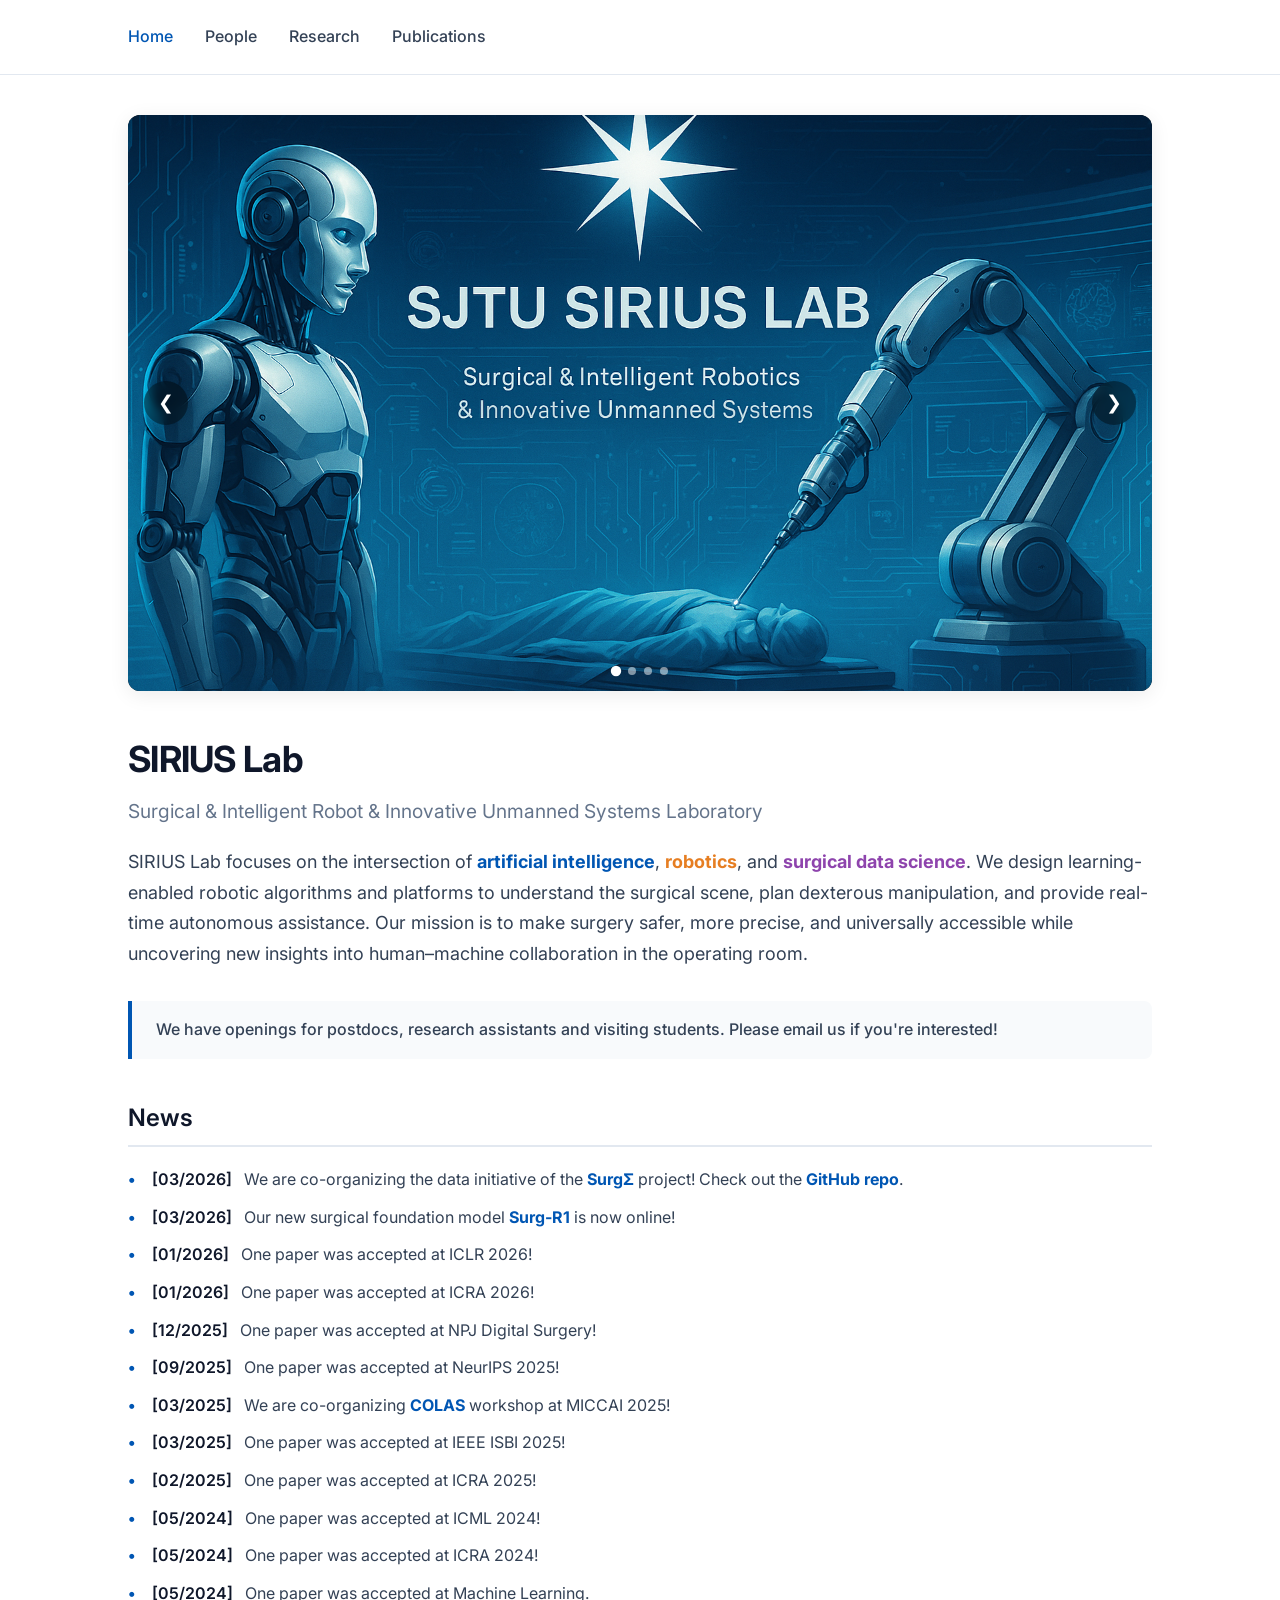
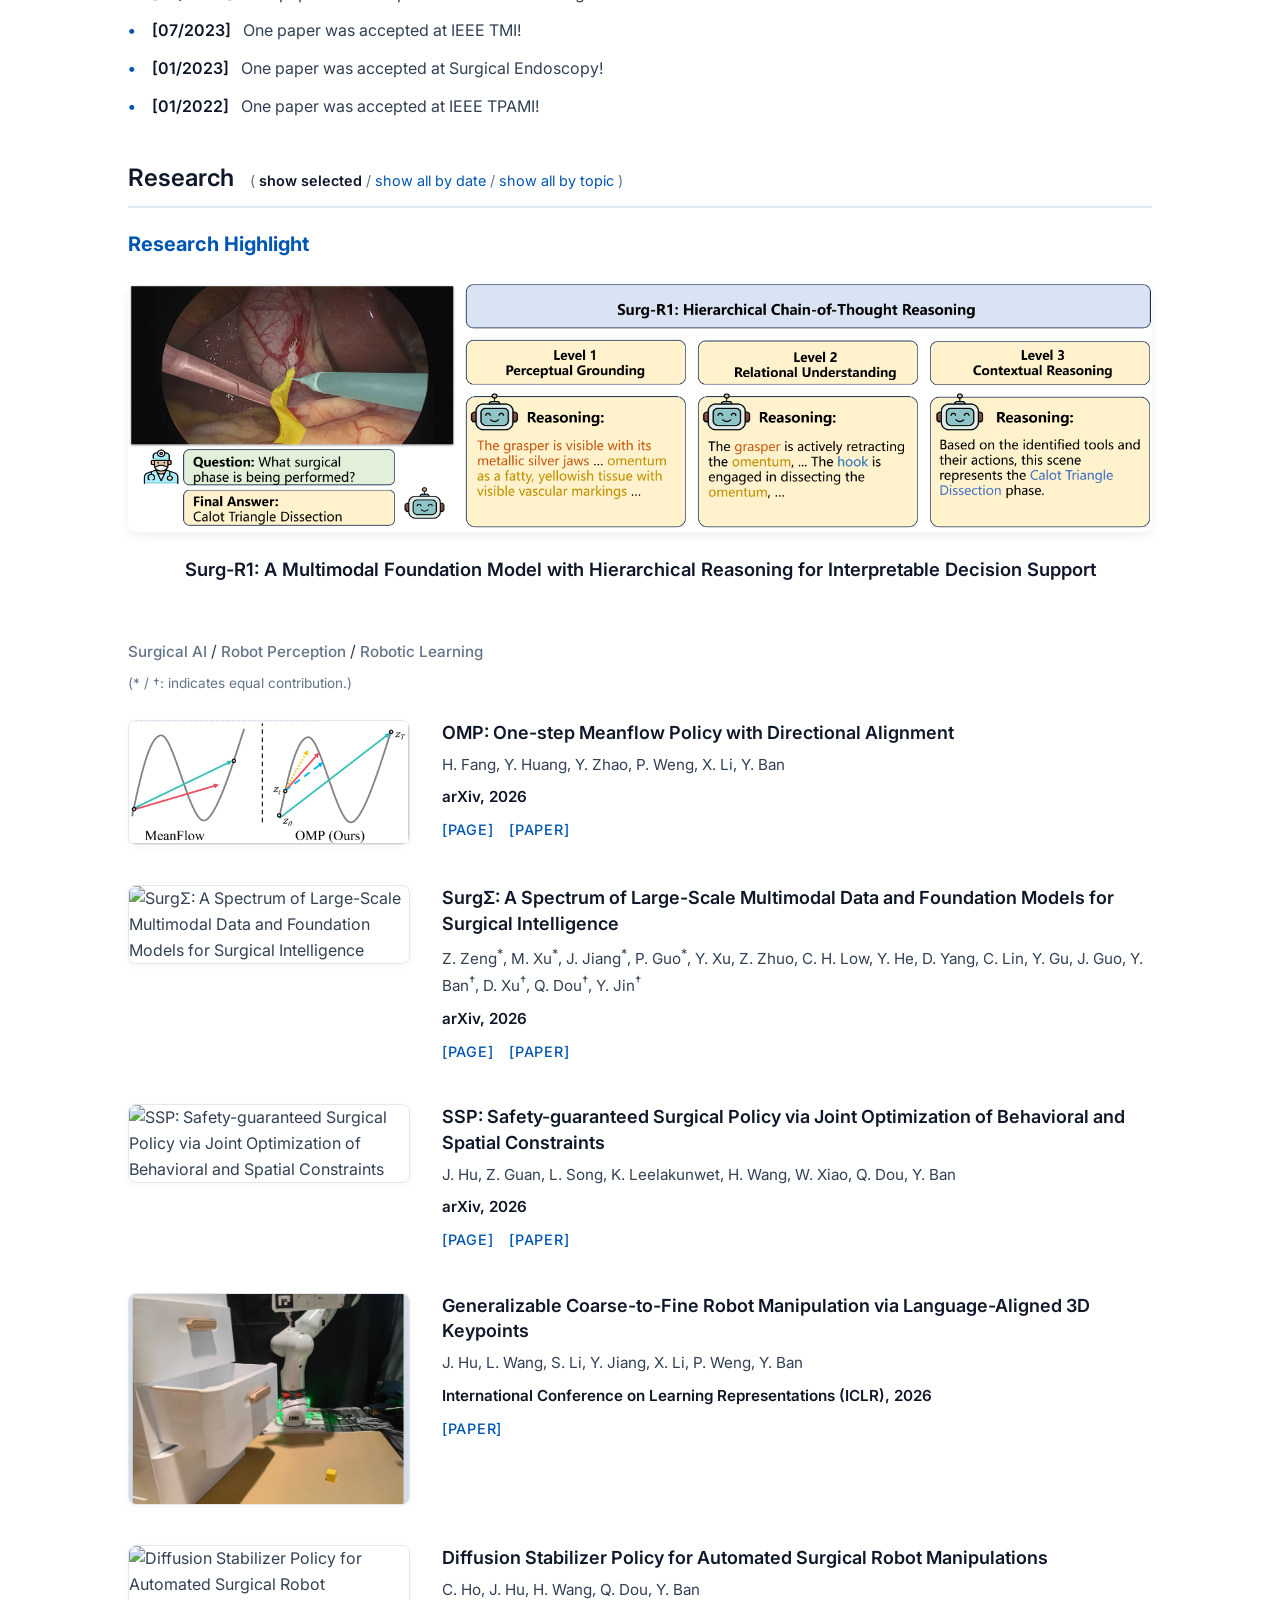
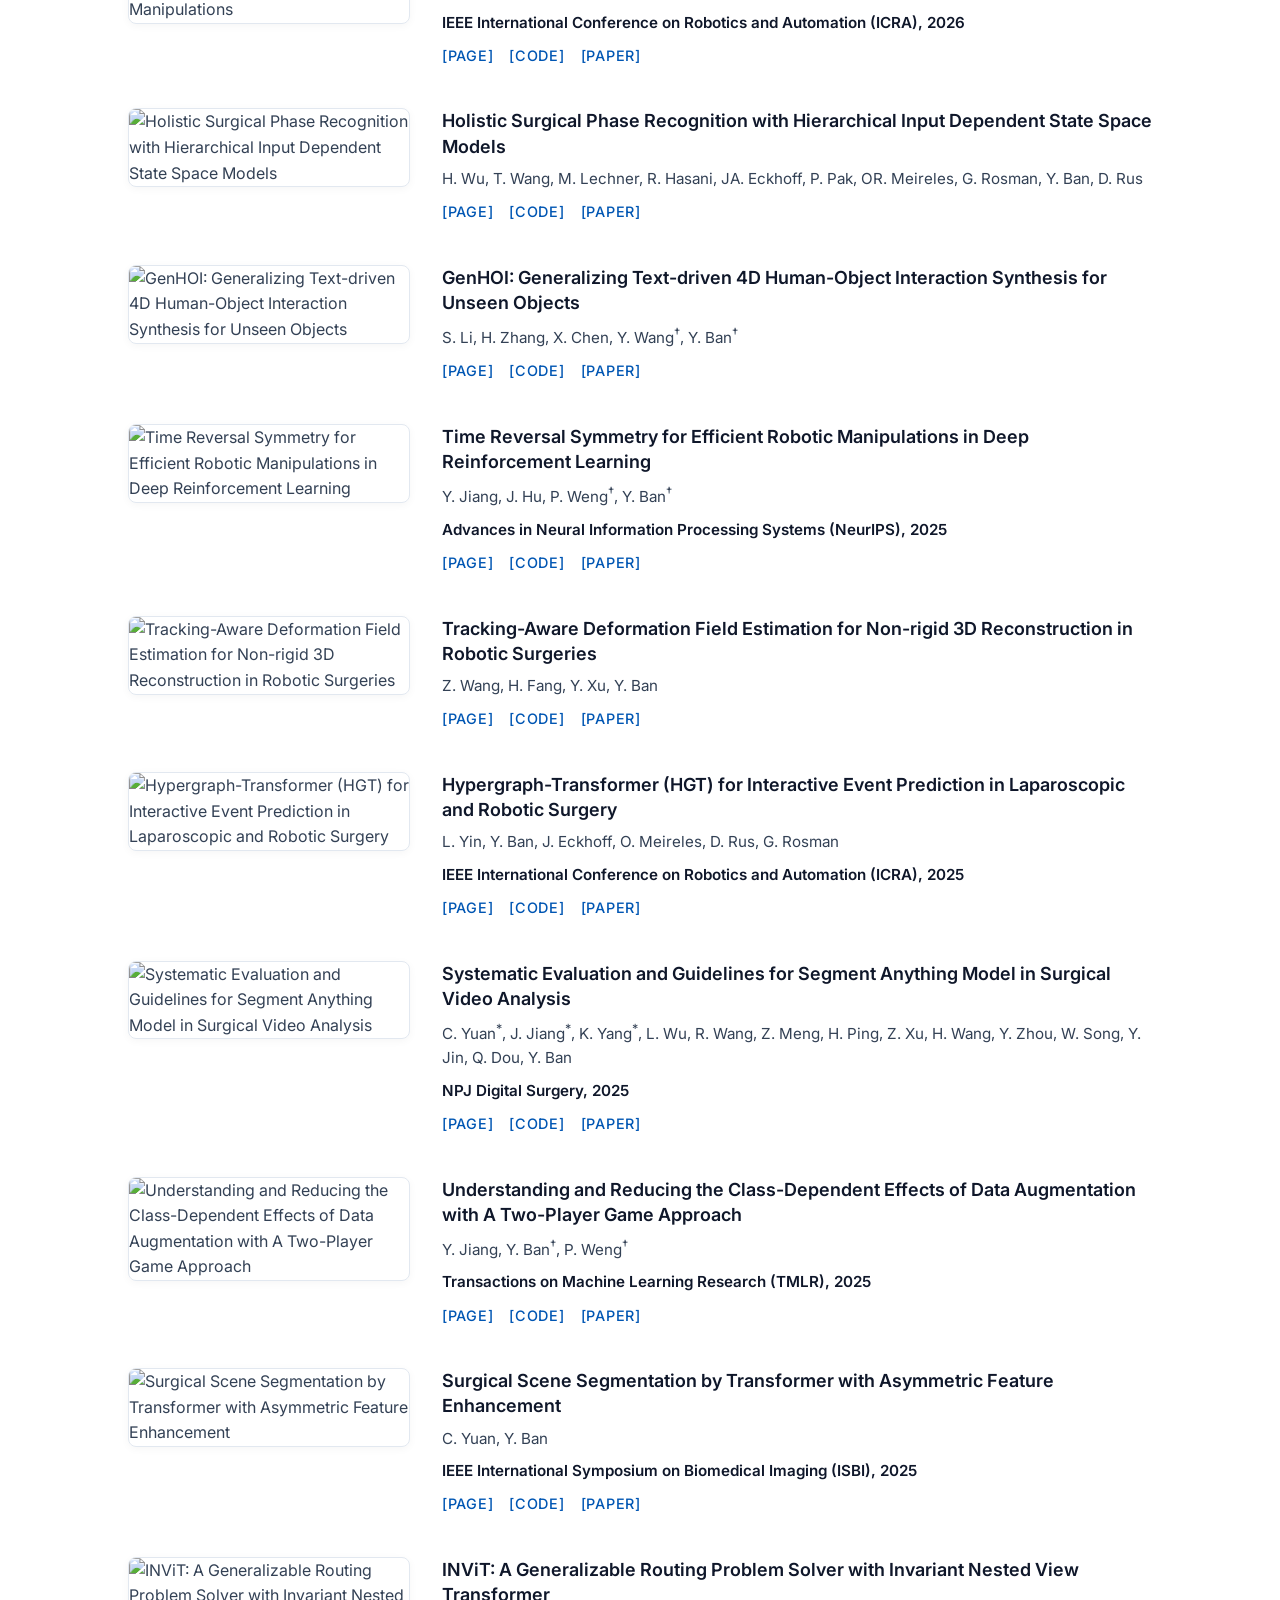
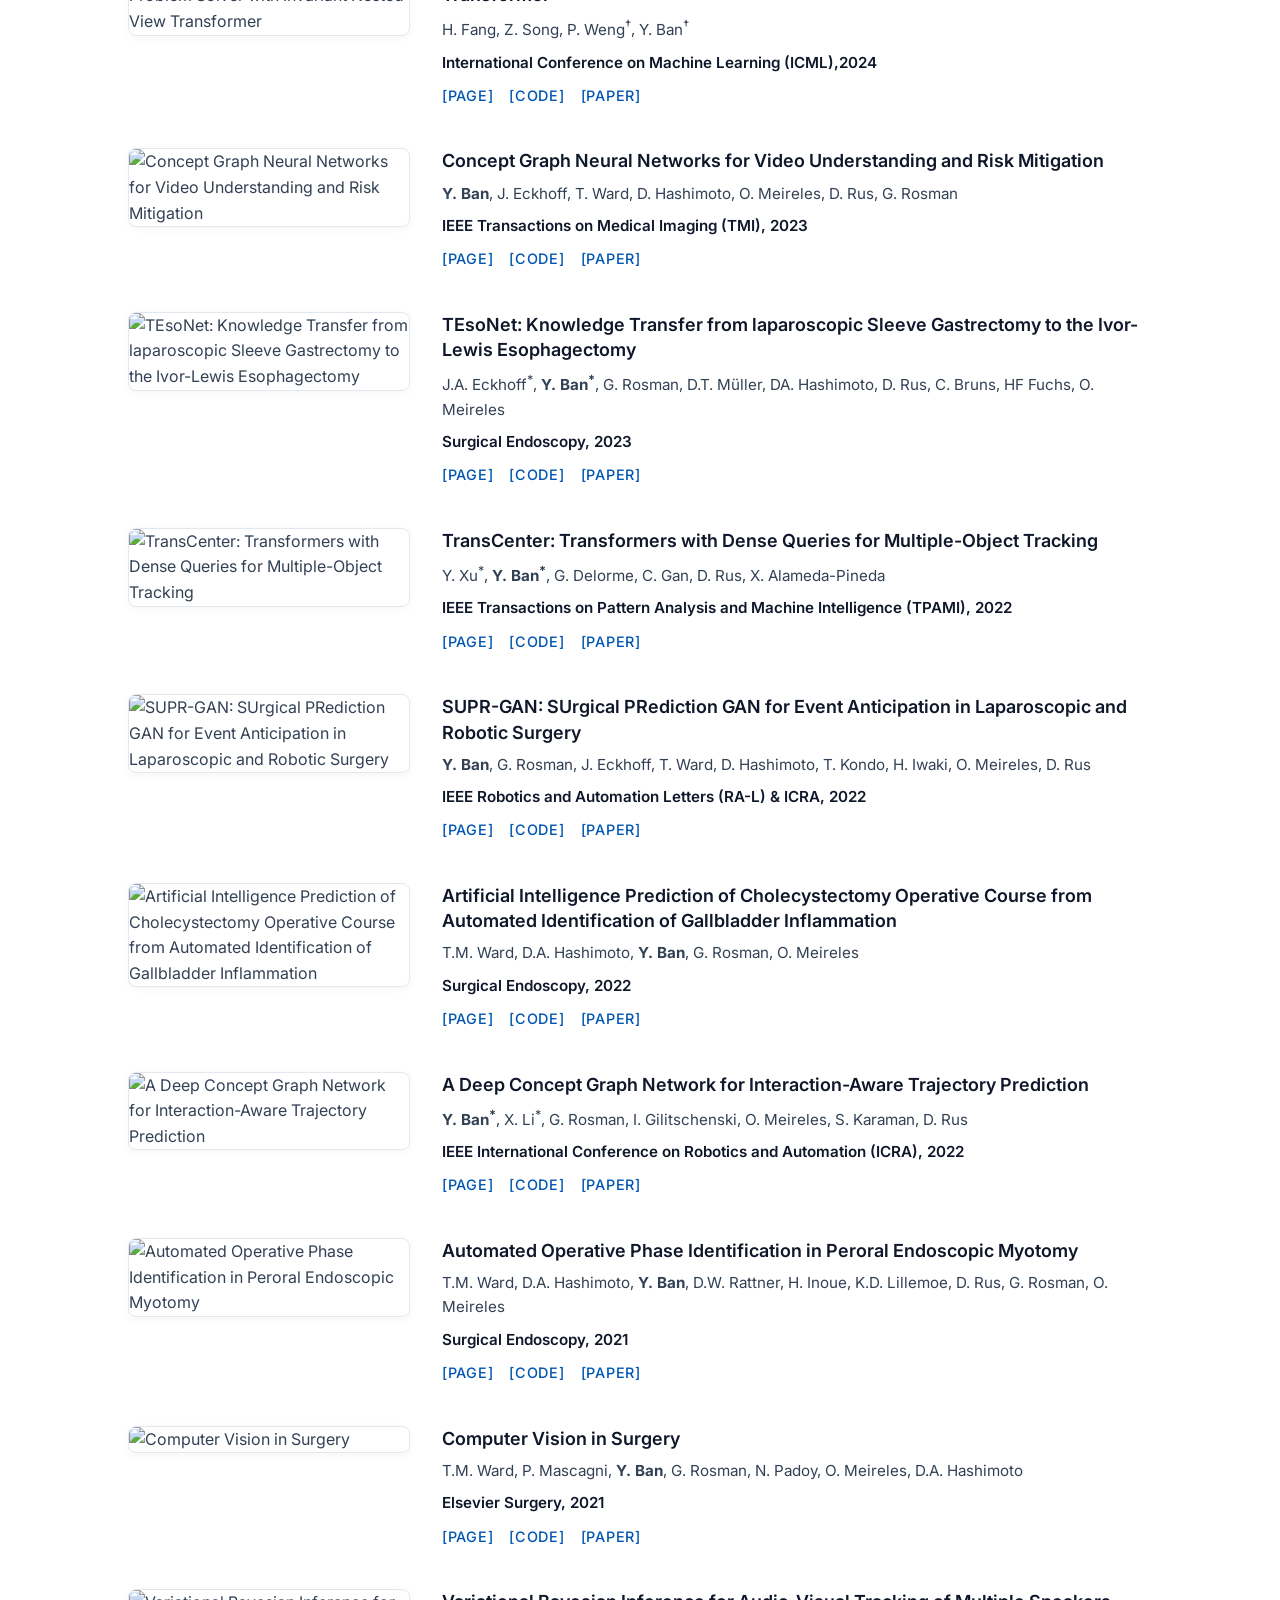
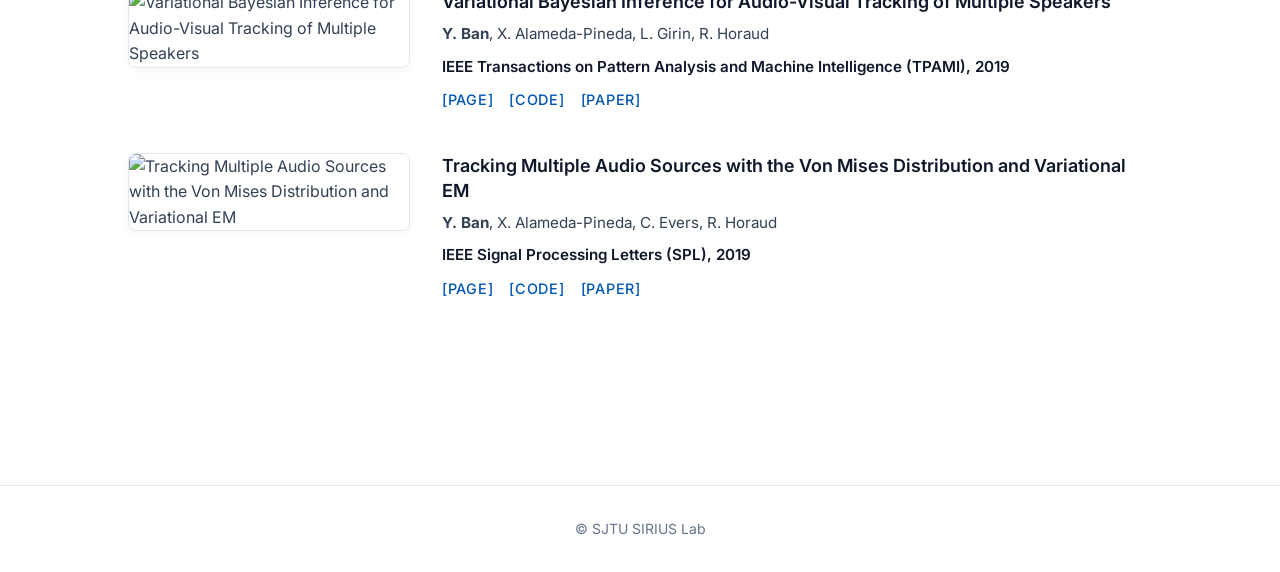
==== commit 99e68a30: "added page for work 'SSP'" ====
--- a/index.html
+++ b/index.html
@@ -131,7 +131,7 @@
             </div>
             <div class="pub-links">
               <span class="pub-venue">arXiv, 2026</span>
-              <a href="https://arxiv.org/abs/2603.07032" target="_blank">[paper]</a>
+              <a href="https://jianshu-hu.github.io/SSP/">[page]</a><a href="https://arxiv.org/abs/2603.07032" target="_blank">[paper]</a>
             </div>
           </div>
         </div>
